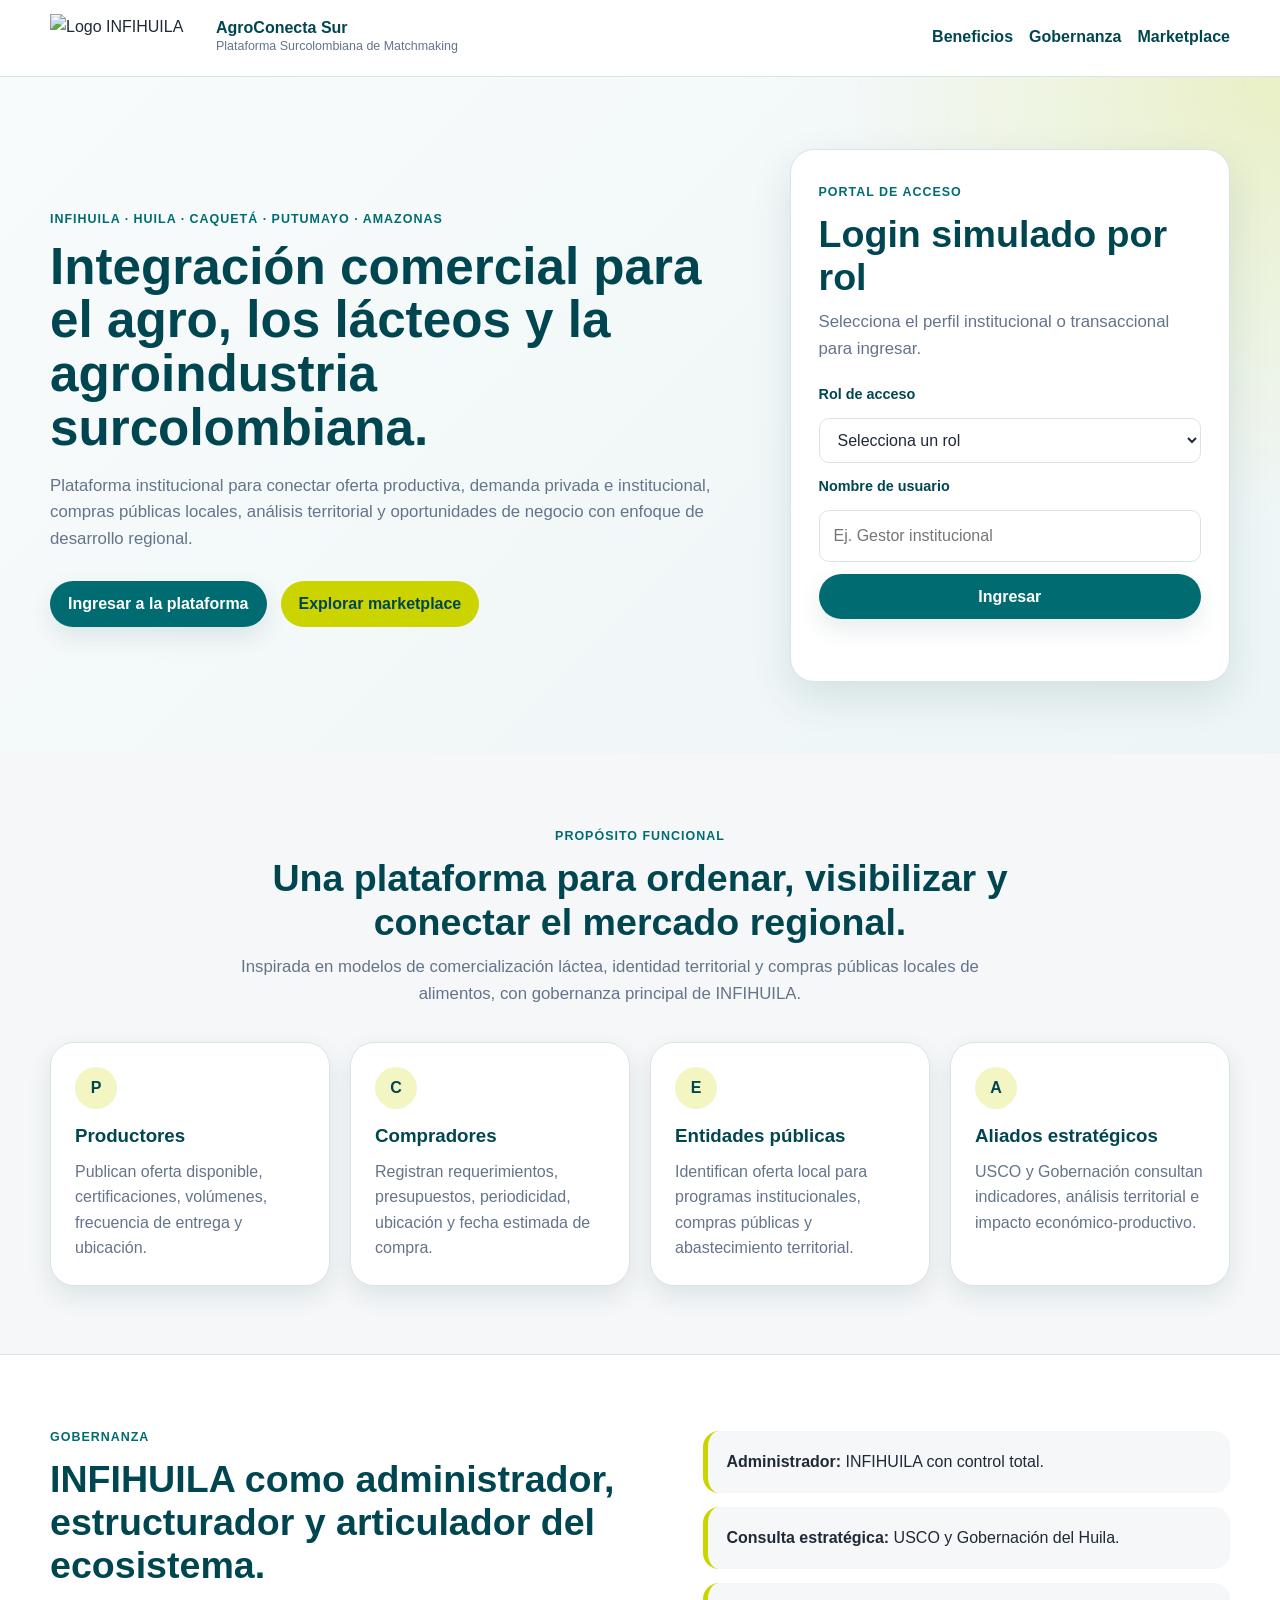
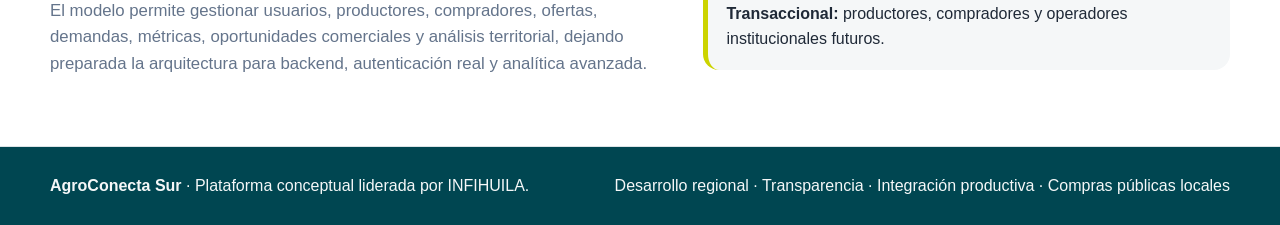
==== index.html @ b6587dd7 "Add files via upload" ====
<!DOCTYPE html>
<html lang="es">
<head>
  <meta charset="UTF-8" />
  <meta name="viewport" content="width=device-width, initial-scale=1.0" />
  <title>AgroConecta Sur | Plataforma Surcolombiana de Matchmaking Agropecuario y Lácteo</title>
  <link rel="stylesheet" href="styles.css" />
</head>
<body data-page="landing">
  <header class="site-header">
    <div class="container header-content">
      <a class="brand" href="index.html" aria-label="Ir al inicio">
        <img class="brand-logo" src="assets/logo-infihuila.png" alt="Logo INFIHUILA" />
        <div>
          <strong>AgroConecta Sur</strong>
          <span>Plataforma Surcolombiana de Matchmaking</span>
        </div>
      </a>
      <nav class="main-nav" aria-label="Navegación principal">
        <a href="#beneficios">Beneficios</a>
        <a href="#gobernanza">Gobernanza</a>
        <a href="marketplace.html">Marketplace</a>
      </nav>
    </div>
  </header>

  <main>
    <section class="hero">
      <div class="container hero-grid">
        <div class="hero-copy">
          <span class="eyebrow">INFIHUILA · Huila · Caquetá · Putumayo · Amazonas</span>
          <h1>Integración comercial para el agro, los lácteos y la agroindustria surcolombiana.</h1>
          <p>
            Plataforma institucional para conectar oferta productiva, demanda privada e institucional,
            compras públicas locales, análisis territorial y oportunidades de negocio con enfoque de
            desarrollo regional.
          </p>
          <div class="hero-actions">
            <a class="btn btn-primary" href="#acceso">Ingresar a la plataforma</a>
            <a class="btn btn-secondary" href="marketplace.html">Explorar marketplace</a>
          </div>
        </div>

        <aside class="login-card" id="acceso" aria-label="Portal de acceso simulado">
          <div class="section-heading compact">
            <span class="eyebrow">Portal de acceso</span>
            <h2>Login simulado por rol</h2>
            <p>Selecciona el perfil institucional o transaccional para ingresar.</p>
          </div>

          <form id="loginForm" class="form-stack">
            <label for="roleSelect">Rol de acceso</label>
            <select id="roleSelect" required>
              <option value="">Selecciona un rol</option>
              <option value="INFIHUILA">INFIHUILA</option>
              <option value="USCO">USCO</option>
              <option value="Gobernación del Huila">Gobernación del Huila</option>
              <option value="Productor">Productor</option>
              <option value="Comprador">Comprador</option>
            </select>
            <label for="userName">Nombre de usuario</label>
            <input id="userName" type="text" placeholder="Ej. Gestor institucional" required />
            <button class="btn btn-primary full" type="submit">Ingresar</button>
            <p id="loginMessage" class="form-message" role="status"></p>
          </form>
        </aside>
      </div>
    </section>

    <section class="section" id="beneficios">
      <div class="container">
        <div class="section-heading">
          <span class="eyebrow">Propósito funcional</span>
          <h2>Una plataforma para ordenar, visibilizar y conectar el mercado regional.</h2>
          <p>
            Inspirada en modelos de comercialización láctea, identidad territorial y compras públicas
            locales de alimentos, con gobernanza principal de INFIHUILA.
          </p>
        </div>

        <div class="cards-grid four">
          <article class="info-card">
            <span class="icon-pill">P</span>
            <h3>Productores</h3>
            <p>Publican oferta disponible, certificaciones, volúmenes, frecuencia de entrega y ubicación.</p>
          </article>
          <article class="info-card">
            <span class="icon-pill">C</span>
            <h3>Compradores</h3>
            <p>Registran requerimientos, presupuestos, periodicidad, ubicación y fecha estimada de compra.</p>
          </article>
          <article class="info-card">
            <span class="icon-pill">E</span>
            <h3>Entidades públicas</h3>
            <p>Identifican oferta local para programas institucionales, compras públicas y abastecimiento territorial.</p>
          </article>
          <article class="info-card">
            <span class="icon-pill">A</span>
            <h3>Aliados estratégicos</h3>
            <p>USCO y Gobernación consultan indicadores, análisis territorial e impacto económico-productivo.</p>
          </article>
        </div>
      </div>
    </section>

    <section class="section section-soft" id="gobernanza">
      <div class="container split-layout">
        <div>
          <span class="eyebrow">Gobernanza</span>
          <h2>INFIHUILA como administrador, estructurador y articulador del ecosistema.</h2>
          <p>
            El modelo permite gestionar usuarios, productores, compradores, ofertas, demandas, métricas,
            oportunidades comerciales y análisis territorial, dejando preparada la arquitectura para backend,
            autenticación real y analítica avanzada.
          </p>
        </div>
        <div class="role-list">
          <div><strong>Administrador:</strong> INFIHUILA con control total.</div>
          <div><strong>Consulta estratégica:</strong> USCO y Gobernación del Huila.</div>
          <div><strong>Transaccional:</strong> productores, compradores y operadores institucionales futuros.</div>
        </div>
      </div>
    </section>
  </main>

  <footer class="site-footer">
    <div class="container footer-grid">
      <p><strong>AgroConecta Sur</strong> · Plataforma conceptual liderada por INFIHUILA.</p>
      <p>Desarrollo regional · Transparencia · Integración productiva · Compras públicas locales</p>
    </div>
  </footer>

  <script src="app.js"></script>
</body>
</html>
---- styles.css ----
/* =========================================================
   AgroConecta Sur - CSS institucional puro
   Paleta INFIHUILA y diseño responsive sin frameworks
   ========================================================= */
:root {
  --color-primary: #006C72;
  --color-accent: #CCD400;
  --color-dark: #004651;
  --color-bg: #F5F7F8;
  --color-text: #1F2937;
  --color-white: #FFFFFF;
  --color-muted: #64748B;
  --color-border: #DCE3E6;
  --shadow-soft: 0 16px 40px rgba(0, 70, 81, 0.12);
  --shadow-card: 0 10px 24px rgba(0, 70, 81, 0.10);
  --radius-sm: 10px;
  --radius-md: 16px;
  --radius-lg: 24px;
  --container: 1180px;
  --transition: 180ms ease;
}

* { box-sizing: border-box; margin: 0; padding: 0; }
html { scroll-behavior: smooth; }
body {
  font-family: "Trebuchet MS", Arial, sans-serif;
  background: var(--color-bg);
  color: var(--color-text);
  line-height: 1.6;
}
a { color: inherit; text-decoration: none; }
button, input, select { font: inherit; }
img { max-width: 100%; display: block; }
.container { width: min(100% - 32px, var(--container)); margin: 0 auto; }
.hidden { display: none !important; }

/* Header */
.site-header {
  position: sticky;
  top: 0;
  z-index: 20;
  background: rgba(255, 255, 255, 0.94);
  border-bottom: 1px solid var(--color-border);
  backdrop-filter: blur(12px);
}
.compact-header { position: static; }
.header-content {
  min-height: 76px;
  display: flex;
  align-items: center;
  justify-content: space-between;
  gap: 24px;
}
.brand { display: flex; align-items: center; gap: 14px; min-width: 0; }
.brand-logo {
  width: 152px;
  max-width: 34vw;
  height: 48px;
  object-fit: contain;
  object-position: left center;
  display: block;
  border-radius: 0;
  background: transparent;
  padding: 0;
}
.brand strong { display: block; font-size: 1rem; color: var(--color-dark); line-height: 1.1; }
.brand span { display: block; font-size: .78rem; color: var(--color-muted); }
.main-nav { display: flex; align-items: center; gap: 16px; color: var(--color-dark); font-weight: 700; }
.main-nav a { padding: 8px 0; border-bottom: 2px solid transparent; }
.main-nav a:hover { border-color: var(--color-accent); }

/* Buttons */
.btn {
  border: 0;
  cursor: pointer;
  display: inline-flex;
  align-items: center;
  justify-content: center;
  gap: 8px;
  min-height: 44px;
  padding: 10px 18px;
  border-radius: 999px;
  font-weight: 800;
  transition: transform var(--transition), box-shadow var(--transition), background var(--transition);
}
.btn:hover { transform: translateY(-1px); }
.btn-primary { background: var(--color-primary); color: var(--color-white); box-shadow: var(--shadow-card); }
.btn-primary:hover { background: var(--color-dark); }
.btn-secondary { background: var(--color-accent); color: var(--color-dark); }
.btn-outline { background: transparent; color: var(--color-dark); border: 1px solid var(--color-border); }
.btn.small { min-height: 36px; padding: 7px 12px; font-size: .85rem; }
.btn.full { width: 100%; }

/* Landing */
.hero {
  padding: 72px 0;
  background:
    radial-gradient(circle at top right, rgba(204, 212, 0, 0.20), transparent 30%),
    linear-gradient(135deg, #f8fbfb 0%, #edf5f6 100%);
}
.hero-grid { display: grid; grid-template-columns: 1.35fr .85fr; gap: 40px; align-items: center; }
.eyebrow {
  display: inline-block;
  color: var(--color-primary);
  font-size: .78rem;
  font-weight: 900;
  text-transform: uppercase;
  letter-spacing: .08em;
  margin-bottom: 10px;
}
.hero h1, .page-title h1 { font-size: clamp(2rem, 4vw, 4rem); line-height: 1.05; color: var(--color-dark); margin-bottom: 18px; }
.hero p, .page-title p, .section-heading p, .split-layout p { color: var(--color-muted); font-size: 1.05rem; max-width: 760px; }
.hero-actions { display: flex; gap: 14px; flex-wrap: wrap; margin-top: 28px; }
.login-card, .panel-card, .info-card, .kpi-card, .alert-card {
  background: var(--color-white);
  border: 1px solid var(--color-border);
  border-radius: var(--radius-lg);
  box-shadow: var(--shadow-soft);
}
.login-card { padding: 28px; }
.section { padding: 68px 0; }
.section-soft { background: var(--color-white); border-top: 1px solid var(--color-border); border-bottom: 1px solid var(--color-border); }
.section-heading { text-align: center; max-width: 820px; margin: 0 auto 34px; }
.section-heading.compact { text-align: left; margin-bottom: 20px; }
.section-heading h2, .panel-card h2, .form-panel h2, .split-layout h2 { color: var(--color-dark); font-size: clamp(1.5rem, 3vw, 2.35rem); line-height: 1.15; margin-bottom: 10px; }
.cards-grid { display: grid; gap: 20px; }
.cards-grid.four { grid-template-columns: repeat(4, 1fr); }
.info-card { padding: 24px; box-shadow: var(--shadow-card); }
.info-card h3 { color: var(--color-dark); margin: 12px 0 8px; }
.info-card p { color: var(--color-muted); }
.icon-pill {
  display: inline-grid; place-items: center;
  width: 42px; height: 42px;
  border-radius: 50%;
  background: rgba(204, 212, 0, .24);
  color: var(--color-dark);
  font-weight: 900;
}
.split-layout { display: grid; grid-template-columns: 1fr .85fr; gap: 34px; align-items: center; }
.role-list { display: grid; gap: 14px; }
.role-list div { padding: 18px; background: var(--color-bg); border-left: 5px solid var(--color-accent); border-radius: var(--radius-md); }
.site-footer { padding: 26px 0; background: var(--color-dark); color: var(--color-white); }
.footer-grid { display: flex; justify-content: space-between; gap: 16px; flex-wrap: wrap; opacity: .96; }

/* Forms */
.form-stack { display: grid; gap: 12px; }
label { color: var(--color-dark); font-weight: 800; font-size: .9rem; }
input, select {
  width: 100%;
  border: 1px solid var(--color-border);
  border-radius: var(--radius-sm);
  padding: 12px 14px;
  background: var(--color-white);
  color: var(--color-text);
  outline: none;
}
input:focus, select:focus { border-color: var(--color-primary); box-shadow: 0 0 0 3px rgba(0, 108, 114, .14); }
.form-message { min-height: 22px; color: var(--color-primary); font-weight: 800; }
.two-cols { display: grid; grid-template-columns: 1fr 1fr; gap: 12px; }

/* Dashboard */
.dashboard-layout { display: grid; grid-template-columns: 260px 1fr; gap: 24px; padding: 32px 0 56px; }
.sidebar {
  align-self: start;
  position: sticky;
  top: 24px;
  background: var(--color-dark);
  color: var(--color-white);
  border-radius: var(--radius-lg);
  padding: 22px;
  box-shadow: var(--shadow-soft);
}
.sidebar h2 { font-size: 1rem; margin-bottom: 18px; }
.sidebar a { display: block; padding: 11px 12px; border-radius: var(--radius-sm); color: rgba(255,255,255,.9); }
.sidebar a:hover { background: rgba(255,255,255,.1); }
.dashboard-main { display: grid; gap: 22px; }
.page-title { margin-bottom: 6px; }
.kpi-grid { display: grid; grid-template-columns: repeat(4, 1fr); gap: 16px; }
.kpi-card { padding: 22px; box-shadow: var(--shadow-card); }
.kpi-card span { display: block; color: var(--color-muted); font-weight: 800; font-size: .88rem; }
.kpi-card strong { display: block; color: var(--color-dark); font-size: clamp(1.8rem, 3vw, 2.5rem); margin-top: 6px; }
.kpi-card.wide { grid-column: span 2; }
.panel-card { padding: 24px; }
.panel-heading { display: flex; justify-content: space-between; align-items: center; gap: 18px; margin-bottom: 18px; }
.table-wrapper { overflow-x: auto; }
table { width: 100%; border-collapse: collapse; min-width: 720px; }
th, td { padding: 13px 12px; text-align: left; border-bottom: 1px solid var(--color-border); }
th { color: var(--color-dark); background: #eef5f6; font-size: .88rem; text-transform: uppercase; letter-spacing: .04em; }
td { color: var(--color-text); }
.territory-grid { display: grid; grid-template-columns: repeat(4, 1fr); gap: 14px; margin-top: 16px; }
.territory-card { background: var(--color-bg); border-radius: var(--radius-md); padding: 18px; border: 1px solid var(--color-border); }
.territory-card strong { color: var(--color-dark); display: block; font-size: 1.15rem; }
.territory-card span { color: var(--color-muted); display: block; margin-top: 4px; }
.alerts-grid { display: grid; grid-template-columns: repeat(3, 1fr); gap: 16px; }
.alert-card { padding: 20px; border-left: 6px solid var(--color-primary); box-shadow: var(--shadow-card); }
.alert-card.success { border-color: var(--color-accent); }
.alert-card.warning { border-color: #EAB308; }
.alert-card.info { border-color: var(--color-primary); }
.alert-card p { color: var(--color-muted); margin-top: 6px; }

/* Marketplace */
.marketplace-page { padding: 42px 0 60px; }
.filters-panel {
  background: var(--color-white);
  border: 1px solid var(--color-border);
  border-radius: var(--radius-lg);
  box-shadow: var(--shadow-card);
  padding: 18px;
  display: grid;
  grid-template-columns: repeat(3, 1fr) auto;
  align-items: end;
  gap: 14px;
  margin: 26px 0;
}
.filter-control { display: grid; gap: 6px; }
.marketplace-content { display: grid; grid-template-columns: 1fr 380px; gap: 24px; align-items: start; }
.marketplace-heading { margin-bottom: 16px; }
.marketplace-grid { display: grid; grid-template-columns: repeat(2, 1fr); gap: 16px; }
.publication-card {
  background: var(--color-white);
  border: 1px solid var(--color-border);
  border-radius: var(--radius-lg);
  box-shadow: var(--shadow-card);
  padding: 20px;
  display: grid;
  gap: 12px;
}
.publication-card h3 { color: var(--color-dark); font-size: 1.18rem; }
.card-meta { display: grid; grid-template-columns: 1fr 1fr; gap: 8px; color: var(--color-muted); font-size: .93rem; }
.card-meta strong { color: var(--color-text); }
.card-footer { display: flex; justify-content: space-between; align-items: center; gap: 12px; flex-wrap: wrap; margin-top: 4px; }
.badge {
  display: inline-flex;
  align-items: center;
  border-radius: 999px;
  padding: 5px 10px;
  font-size: .78rem;
  font-weight: 900;
  white-space: nowrap;
}
.badge-offer { background: rgba(204, 212, 0, .25); color: var(--color-dark); }
.badge-demand { background: rgba(0, 108, 114, .13); color: var(--color-primary); }
.badge-neutral { background: #eef5f6; color: var(--color-dark); }
.form-panel { position: sticky; top: 24px; }
.empty-state {
  padding: 28px;
  background: var(--color-white);
  border: 1px dashed var(--color-border);
  border-radius: var(--radius-lg);
  text-align: center;
  color: var(--color-muted);
  font-weight: 800;
}

/* Responsive */
@media (max-width: 1024px) {
  .hero-grid, .split-layout, .marketplace-content, .dashboard-layout { grid-template-columns: 1fr; }
  .cards-grid.four, .kpi-grid, .territory-grid { grid-template-columns: repeat(2, 1fr); }
  .sidebar, .form-panel { position: static; }
  .filters-panel { grid-template-columns: repeat(2, 1fr); }
}
@media (max-width: 720px) {
  .header-content, .main-nav, .footer-grid { flex-direction: column; align-items: flex-start; }
  .main-nav { width: 100%; gap: 10px; }
  .hero { padding: 42px 0; }
  .cards-grid.four, .kpi-grid, .territory-grid, .alerts-grid, .marketplace-grid, .filters-panel, .two-cols { grid-template-columns: 1fr; }
  .kpi-card.wide { grid-column: auto; }
  .panel-heading { align-items: flex-start; flex-direction: column; }
}

/* Analítica visual: KPIs + gráficas Canvas sin dependencias externas */
.kpi-card small {
  display: block;
  color: var(--color-muted);
  margin-top: 4px;
  font-size: .78rem;
}
.analytics-grid {
  display: grid;
  grid-template-columns: 1.15fr .85fr;
  gap: 18px;
}
.chart-card {
  background: var(--color-white);
  border: 1px solid var(--color-border);
  border-radius: var(--radius-lg);
  box-shadow: var(--shadow-soft);
  padding: 22px;
  min-width: 0;
}
.chart-card:nth-child(3),
.chart-card:nth-child(4) { grid-column: span 1; }
.chart-heading {
  display: flex;
  align-items: flex-start;
  justify-content: space-between;
  gap: 14px;
  margin-bottom: 14px;
}
.chart-heading h2 {
  color: var(--color-dark);
  font-size: clamp(1.15rem, 2vw, 1.55rem);
  line-height: 1.2;
}
.chart-card canvas {
  width: 100%;
  height: auto;
  display: block;
  border-radius: var(--radius-md);
  background: linear-gradient(180deg, #ffffff, #f8fbfb);
}
.chart-legend {
  display: flex;
  gap: 10px;
  flex-wrap: wrap;
  margin-top: 12px;
}
.legend-item {
  display: inline-flex;
  align-items: center;
  gap: 8px;
  color: var(--color-muted);
  font-size: .86rem;
  font-weight: 800;
}
.legend-dot {
  width: 12px;
  height: 12px;
  border-radius: 50%;
  background: var(--dot-color);
}

@media (max-width: 1024px) {
  .analytics-grid { grid-template-columns: 1fr; }
}

@media (max-width: 720px) {
  .brand-logo { width: 132px; height: 42px; padding: 0; }
}
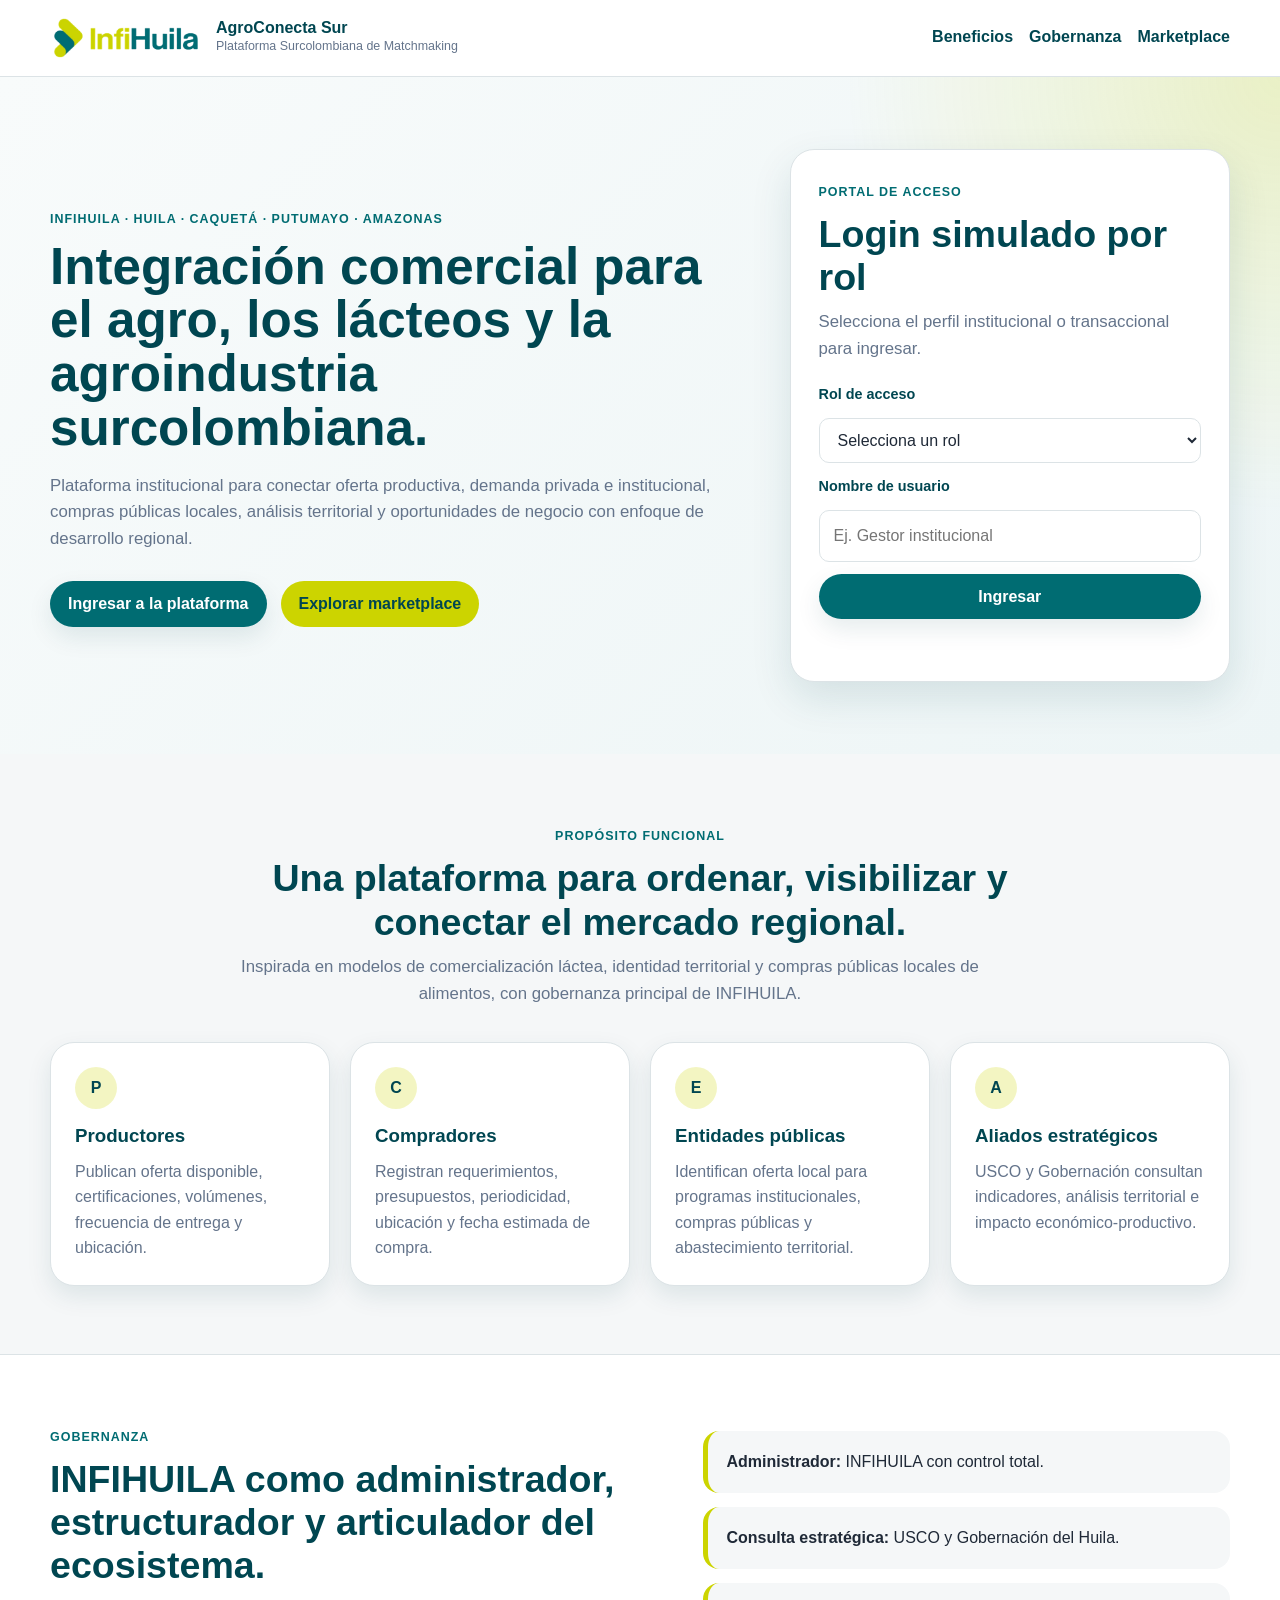
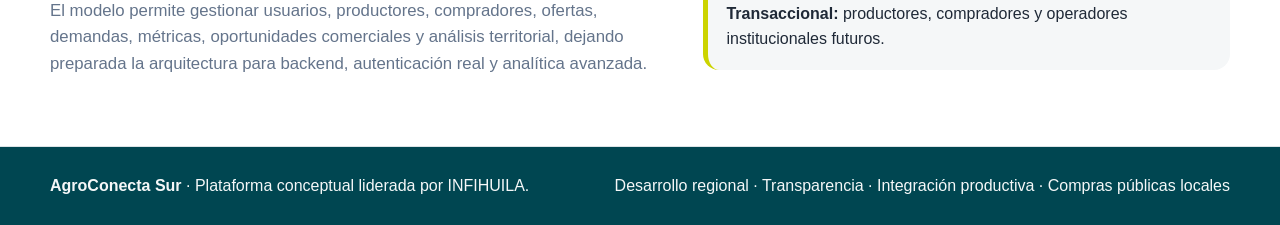
==== commit c63f834b: "Add files via upload" ====
--- a/index.html
+++ b/index.html
@@ -10,7 +10,7 @@
   <header class="site-header">
     <div class="container header-content">
       <a class="brand" href="index.html" aria-label="Ir al inicio">
-        <img class="brand-logo" src="assets/logo-infihuila.png" alt="Logo INFIHUILA" />
+        <img class="brand-logo" src="[data-uri]" data-logo-path="./assets/logo-infihuila.png" alt="Logo INFIHUILA" />
         <div>
           <strong>AgroConecta Sur</strong>
           <span>Plataforma Surcolombiana de Matchmaking</span>
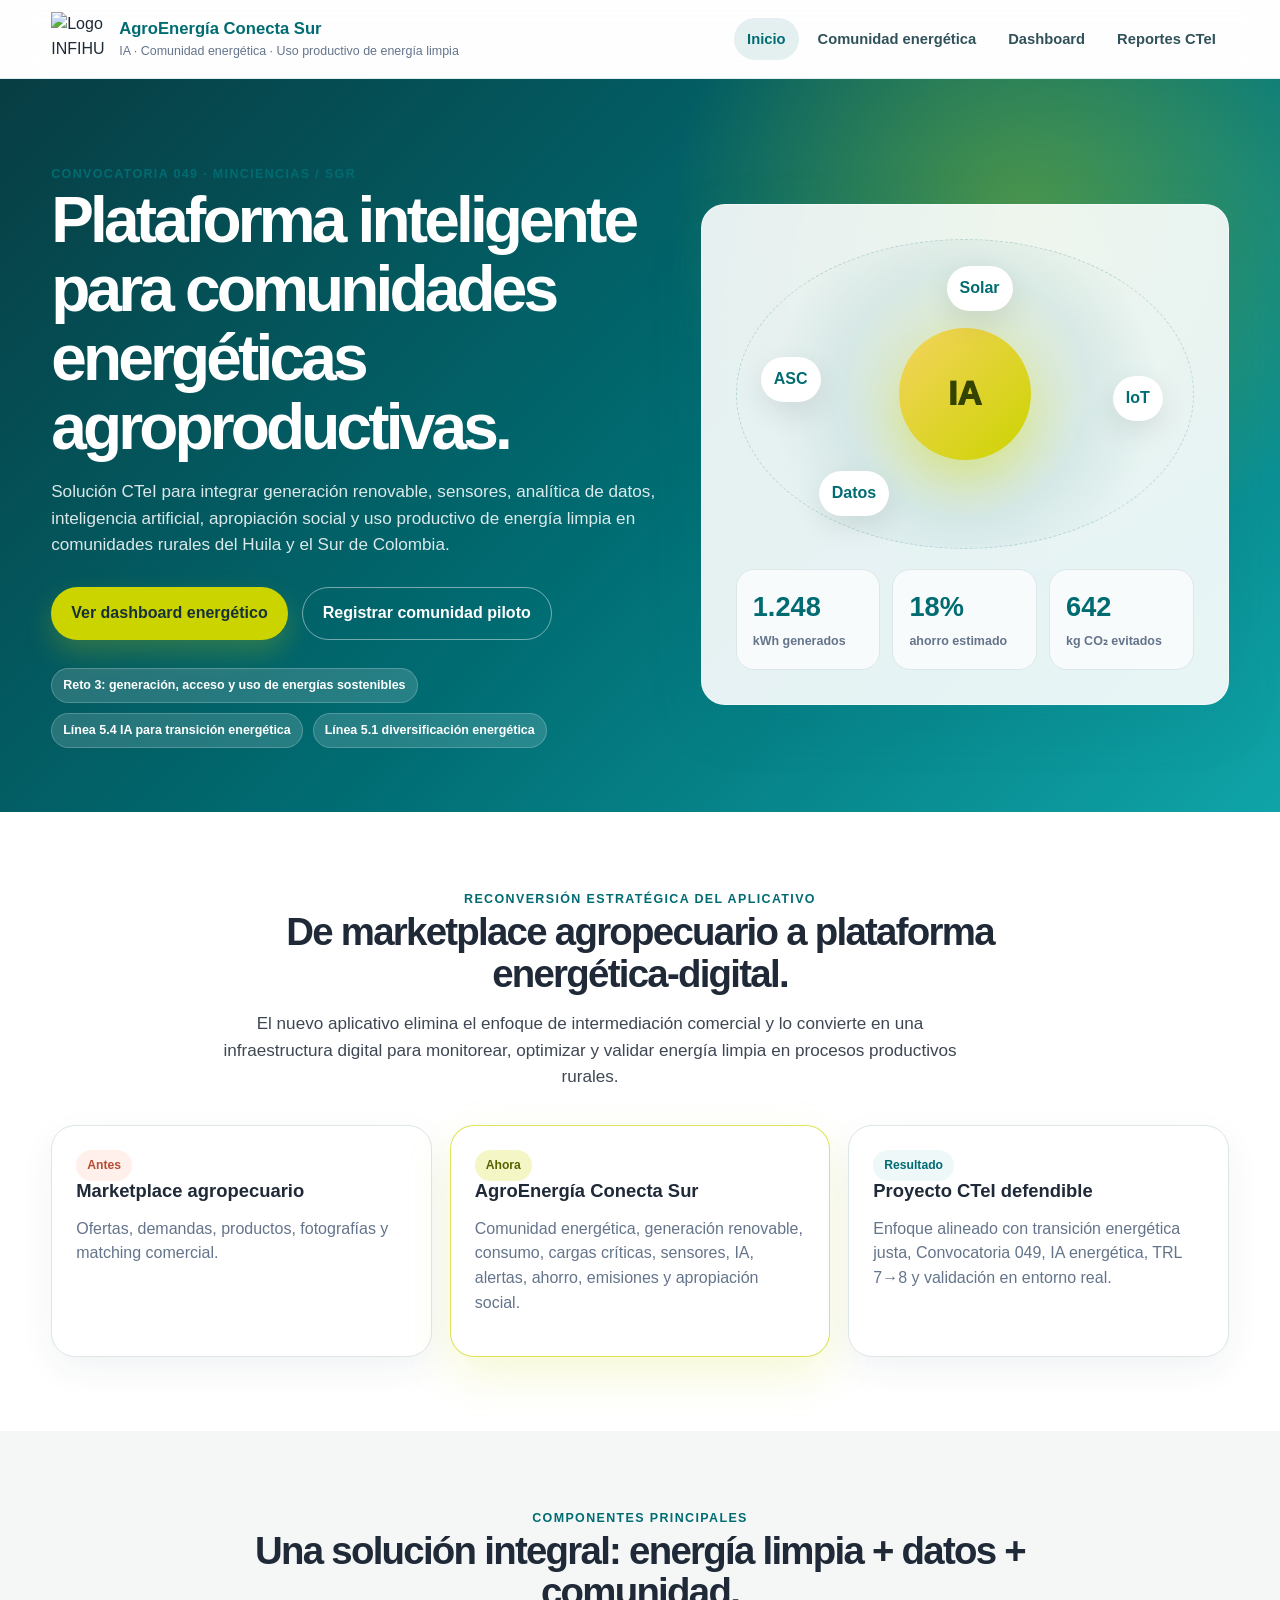
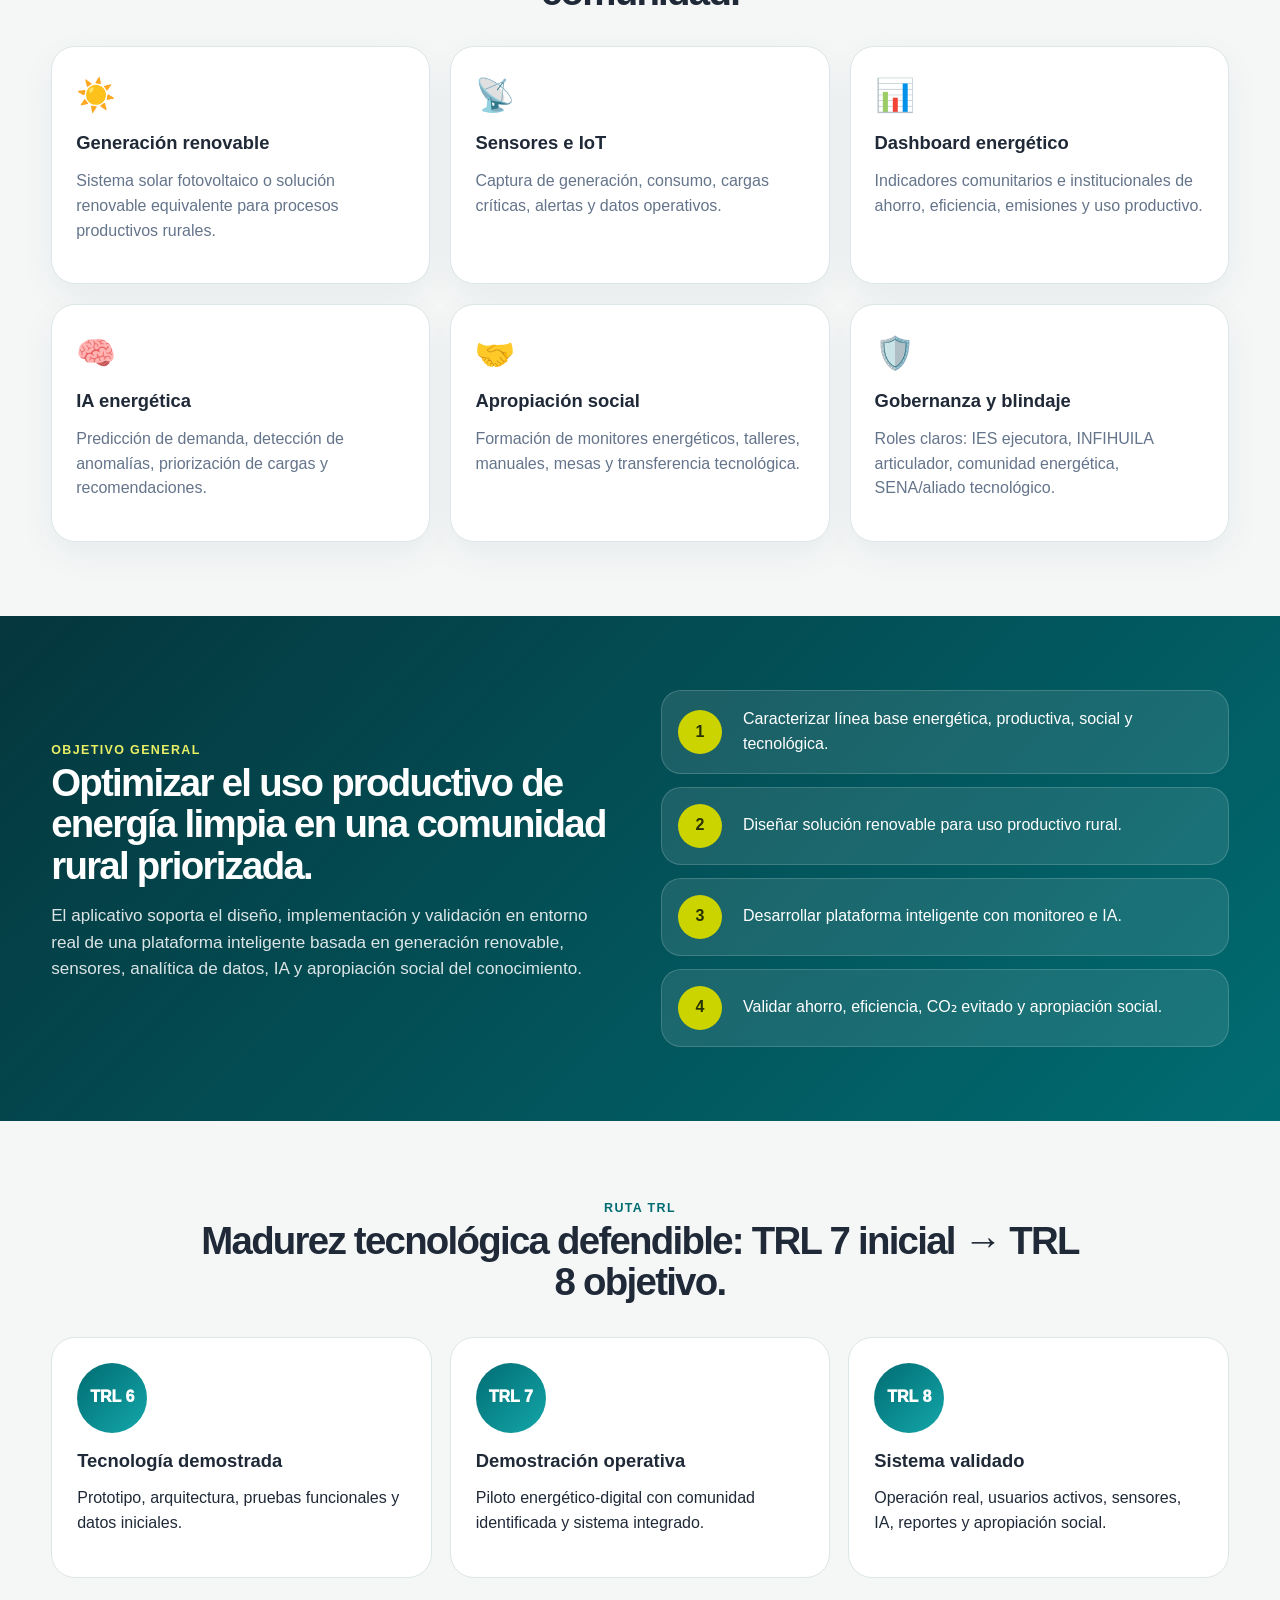
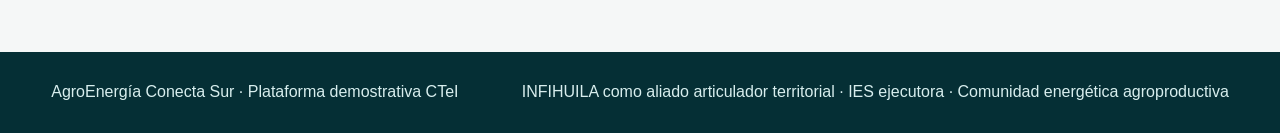
==== commit e6352bfc: "Add files via upload" ====
--- a/index.html
+++ b/index.html
@@ -3,130 +3,143 @@
 <head>
   <meta charset="UTF-8" />
   <meta name="viewport" content="width=device-width, initial-scale=1.0" />
-  <title>AgroConecta Sur | Plataforma Surcolombiana de Matchmaking Agropecuario y Lácteo</title>
+  <title>AgroEnergía Conecta Sur | Plataforma Inteligente de Transición Energética</title>
+  <meta name="description" content="Plataforma inteligente para comunidades energéticas agroproductivas, transición energética justa e IA energética en el Sur de Colombia." />
   <link rel="stylesheet" href="styles.css" />
 </head>
-<body data-page="landing">
+<body data-page="inicio">
   <header class="site-header">
     <div class="container header-content">
-      <a class="brand" href="index.html" aria-label="Ir al inicio">
-        <img class="brand-logo" src="[data-uri]" data-logo-path="./assets/logo-infihuila.png" alt="Logo INFIHUILA" />
+      <a class="brand" href="index.html" aria-label="Inicio AgroEnergía Conecta Sur">
+        <img src="assets/logo-infihuila.png" alt="Logo INFIHUILA" class="brand-logo" />
         <div>
-          <strong>AgroConecta Sur</strong>
-          <span>Plataforma Surcolombiana de Matchmaking</span>
+          <strong>AgroEnergía Conecta Sur</strong>
+          <span>IA · Comunidad energética · Uso productivo de energía limpia</span>
         </div>
       </a>
       <nav class="main-nav" aria-label="Navegación principal">
-        <a href="#beneficios">Beneficios</a>
-        <a href="#gobernanza">Gobernanza</a>
-        <a href="marketplace.html">Marketplace</a>
+        <a href="index.html" class="active">Inicio</a>
+        <a href="plataforma.html">Comunidad energética</a>
+        <a href="dashboard.html">Dashboard</a>
+        <a href="reportes.html">Reportes CTeI</a>
       </nav>
+      <button class="nav-toggle" id="navToggle" type="button" aria-label="Abrir menú">☰</button>
     </div>
   </header>
 
   <main>
-    <section class="hero">
+    <section class="hero energy-hero">
       <div class="container hero-grid">
-        <div class="hero-copy">
-          <span class="eyebrow">INFIHUILA · Huila · Caquetá · Putumayo · Amazonas</span>
-          <h1>Integración comercial para el agro, los lácteos y la agroindustria surcolombiana.</h1>
-          <p>
-            Plataforma institucional para conectar oferta productiva, demanda privada e institucional,
-            compras públicas locales, análisis territorial y oportunidades de negocio con enfoque de
-            desarrollo regional.
-          </p>
+        <div class="hero-copy reveal">
+          <span class="eyebrow">Convocatoria 049 · Minciencias / SGR</span>
+          <h1>Plataforma inteligente para comunidades energéticas agroproductivas.</h1>
+          <p>Solución CTeI para integrar generación renovable, sensores, analítica de datos, inteligencia artificial, apropiación social y uso productivo de energía limpia en comunidades rurales del Huila y el Sur de Colombia.</p>
           <div class="hero-actions">
-            <a class="btn btn-primary" href="#acceso">Ingresar a la plataforma</a>
-            <a class="btn btn-secondary" href="marketplace.html">Explorar marketplace</a>
+            <a class="btn btn-primary" href="dashboard.html">Ver dashboard energético</a>
+            <a class="btn btn-outline" href="plataforma.html">Registrar comunidad piloto</a>
+          </div>
+          <div class="hero-trust">
+            <span>Reto 3: generación, acceso y uso de energías sostenibles</span>
+            <span>Línea 5.4 IA para transición energética</span>
+            <span>Línea 5.1 diversificación energética</span>
           </div>
         </div>
-
-        <aside class="login-card" id="acceso" aria-label="Portal de acceso simulado">
-          <div class="section-heading compact">
-            <span class="eyebrow">Portal de acceso</span>
-            <h2>Login simulado por rol</h2>
-            <p>Selecciona el perfil institucional o transaccional para ingresar.</p>
+        <div class="hero-panel glass-card reveal delay-1">
+          <div class="energy-orbit">
+            <div class="sun-core">IA</div>
+            <span class="orbit-dot dot-1">Solar</span>
+            <span class="orbit-dot dot-2">IoT</span>
+            <span class="orbit-dot dot-3">Datos</span>
+            <span class="orbit-dot dot-4">ASC</span>
           </div>
-
-          <form id="loginForm" class="form-stack">
-            <label for="roleSelect">Rol de acceso</label>
-            <select id="roleSelect" required>
-              <option value="">Selecciona un rol</option>
-              <option value="INFIHUILA">INFIHUILA</option>
-              <option value="USCO">USCO</option>
-              <option value="Gobernación del Huila">Gobernación del Huila</option>
-              <option value="Productor">Productor</option>
-              <option value="Comprador">Comprador</option>
-            </select>
-            <label for="userName">Nombre de usuario</label>
-            <input id="userName" type="text" placeholder="Ej. Gestor institucional" required />
-            <button class="btn btn-primary full" type="submit">Ingresar</button>
-            <p id="loginMessage" class="form-message" role="status"></p>
-          </form>
-        </aside>
+          <div class="mini-dashboard">
+            <div><strong id="heroGeneration">1.248</strong><span>kWh generados</span></div>
+            <div><strong id="heroSavings">18%</strong><span>ahorro estimado</span></div>
+            <div><strong id="heroCo2">642</strong><span>kg CO₂ evitados</span></div>
+          </div>
+        </div>
       </div>
     </section>
 
-    <section class="section" id="beneficios">
+    <section class="section soft-section">
       <div class="container">
-        <div class="section-heading">
-          <span class="eyebrow">Propósito funcional</span>
-          <h2>Una plataforma para ordenar, visibilizar y conectar el mercado regional.</h2>
-          <p>
-            Inspirada en modelos de comercialización láctea, identidad territorial y compras públicas
-            locales de alimentos, con gobernanza principal de INFIHUILA.
-          </p>
+        <div class="section-heading reveal">
+          <span class="eyebrow">Reconversión estratégica del aplicativo</span>
+          <h2>De marketplace agropecuario a plataforma energética-digital.</h2>
+          <p>El nuevo aplicativo elimina el enfoque de intermediación comercial y lo convierte en una infraestructura digital para monitorear, optimizar y validar energía limpia en procesos productivos rurales.</p>
         </div>
-
-        <div class="cards-grid four">
-          <article class="info-card">
-            <span class="icon-pill">P</span>
-            <h3>Productores</h3>
-            <p>Publican oferta disponible, certificaciones, volúmenes, frecuencia de entrega y ubicación.</p>
+        <div class="conversion-grid">
+          <article class="conversion-card reveal">
+            <span class="tag old">Antes</span>
+            <h3>Marketplace agropecuario</h3>
+            <p>Ofertas, demandas, productos, fotografías y matching comercial.</p>
           </article>
-          <article class="info-card">
-            <span class="icon-pill">C</span>
-            <h3>Compradores</h3>
-            <p>Registran requerimientos, presupuestos, periodicidad, ubicación y fecha estimada de compra.</p>
+          <article class="conversion-card reveal delay-1 highlighted">
+            <span class="tag new">Ahora</span>
+            <h3>AgroEnergía Conecta Sur</h3>
+            <p>Comunidad energética, generación renovable, consumo, cargas críticas, sensores, IA, alertas, ahorro, emisiones y apropiación social.</p>
           </article>
-          <article class="info-card">
-            <span class="icon-pill">E</span>
-            <h3>Entidades públicas</h3>
-            <p>Identifican oferta local para programas institucionales, compras públicas y abastecimiento territorial.</p>
-          </article>
-          <article class="info-card">
-            <span class="icon-pill">A</span>
-            <h3>Aliados estratégicos</h3>
-            <p>USCO y Gobernación consultan indicadores, análisis territorial e impacto económico-productivo.</p>
+          <article class="conversion-card reveal delay-2">
+            <span class="tag">Resultado</span>
+            <h3>Proyecto CTeI defendible</h3>
+            <p>Enfoque alineado con transición energética justa, Convocatoria 049, IA energética, TRL 7→8 y validación en entorno real.</p>
           </article>
         </div>
       </div>
     </section>
 
-    <section class="section section-soft" id="gobernanza">
-      <div class="container split-layout">
-        <div>
-          <span class="eyebrow">Gobernanza</span>
-          <h2>INFIHUILA como administrador, estructurador y articulador del ecosistema.</h2>
-          <p>
-            El modelo permite gestionar usuarios, productores, compradores, ofertas, demandas, métricas,
-            oportunidades comerciales y análisis territorial, dejando preparada la arquitectura para backend,
-            autenticación real y analítica avanzada.
-          </p>
+    <section class="section">
+      <div class="container">
+        <div class="section-heading reveal">
+          <span class="eyebrow">Componentes principales</span>
+          <h2>Una solución integral: energía limpia + datos + comunidad.</h2>
         </div>
-        <div class="role-list">
-          <div><strong>Administrador:</strong> INFIHUILA con control total.</div>
-          <div><strong>Consulta estratégica:</strong> USCO y Gobernación del Huila.</div>
-          <div><strong>Transaccional:</strong> productores, compradores y operadores institucionales futuros.</div>
+        <div class="feature-grid six">
+          <article class="feature-card reveal"><i>☀️</i><h3>Generación renovable</h3><p>Sistema solar fotovoltaico o solución renovable equivalente para procesos productivos rurales.</p></article>
+          <article class="feature-card reveal"><i>📡</i><h3>Sensores e IoT</h3><p>Captura de generación, consumo, cargas críticas, alertas y datos operativos.</p></article>
+          <article class="feature-card reveal"><i>📊</i><h3>Dashboard energético</h3><p>Indicadores comunitarios e institucionales de ahorro, eficiencia, emisiones y uso productivo.</p></article>
+          <article class="feature-card reveal"><i>🧠</i><h3>IA energética</h3><p>Predicción de demanda, detección de anomalías, priorización de cargas y recomendaciones.</p></article>
+          <article class="feature-card reveal"><i>🤝</i><h3>Apropiación social</h3><p>Formación de monitores energéticos, talleres, manuales, mesas y transferencia tecnológica.</p></article>
+          <article class="feature-card reveal"><i>🛡️</i><h3>Gobernanza y blindaje</h3><p>Roles claros: IES ejecutora, INFIHUILA articulador, comunidad energética, SENA/aliado tecnológico.</p></article>
+        </div>
+      </div>
+    </section>
+
+    <section class="section dark-section">
+      <div class="container split-grid">
+        <div class="reveal">
+          <span class="eyebrow light">Objetivo general</span>
+          <h2>Optimizar el uso productivo de energía limpia en una comunidad rural priorizada.</h2>
+          <p>El aplicativo soporta el diseño, implementación y validación en entorno real de una plataforma inteligente basada en generación renovable, sensores, analítica de datos, IA y apropiación social del conocimiento.</p>
+        </div>
+        <div class="objective-list reveal delay-1">
+          <div><strong>1</strong><span>Caracterizar línea base energética, productiva, social y tecnológica.</span></div>
+          <div><strong>2</strong><span>Diseñar solución renovable para uso productivo rural.</span></div>
+          <div><strong>3</strong><span>Desarrollar plataforma inteligente con monitoreo e IA.</span></div>
+          <div><strong>4</strong><span>Validar ahorro, eficiencia, CO₂ evitado y apropiación social.</span></div>
+        </div>
+      </div>
+    </section>
+
+    <section class="section">
+      <div class="container">
+        <div class="section-heading reveal">
+          <span class="eyebrow">Ruta TRL</span>
+          <h2>Madurez tecnológica defendible: TRL 7 inicial → TRL 8 objetivo.</h2>
+        </div>
+        <div class="timeline">
+          <div class="timeline-item reveal"><span>TRL 6</span><h3>Tecnología demostrada</h3><p>Prototipo, arquitectura, pruebas funcionales y datos iniciales.</p></div>
+          <div class="timeline-item reveal"><span>TRL 7</span><h3>Demostración operativa</h3><p>Piloto energético-digital con comunidad identificada y sistema integrado.</p></div>
+          <div class="timeline-item reveal"><span>TRL 8</span><h3>Sistema validado</h3><p>Operación real, usuarios activos, sensores, IA, reportes y apropiación social.</p></div>
         </div>
       </div>
     </section>
   </main>
 
   <footer class="site-footer">
-    <div class="container footer-grid">
-      <p><strong>AgroConecta Sur</strong> · Plataforma conceptual liderada por INFIHUILA.</p>
-      <p>Desarrollo regional · Transparencia · Integración productiva · Compras públicas locales</p>
+    <div class="container footer-content">
+      <p>AgroEnergía Conecta Sur · Plataforma demostrativa CTeI</p>
+      <p>INFIHUILA como aliado articulador territorial · IES ejecutora · Comunidad energética agroproductiva</p>
     </div>
   </footer>
 
--- a/styles.css
+++ b/styles.css
@@ -1,339 +1,25 @@
-/* =========================================================
-   AgroConecta Sur - CSS institucional puro
-   Paleta INFIHUILA y diseño responsive sin frameworks
-   ========================================================= */
-:root {
-  --color-primary: #006C72;
-  --color-accent: #CCD400;
-  --color-dark: #004651;
-  --color-bg: #F5F7F8;
-  --color-text: #1F2937;
-  --color-white: #FFFFFF;
-  --color-muted: #64748B;
-  --color-border: #DCE3E6;
-  --shadow-soft: 0 16px 40px rgba(0, 70, 81, 0.12);
-  --shadow-card: 0 10px 24px rgba(0, 70, 81, 0.10);
-  --radius-sm: 10px;
-  --radius-md: 16px;
-  --radius-lg: 24px;
-  --container: 1180px;
-  --transition: 180ms ease;
+:root{
+  --blue:#006C72;
+  --blue-dark:#004D55;
+  --green:#CCD400;
+  --lime:#EAF064;
+  --yellow:#F4D35E;
+  --bg:#F5F7F7;
+  --text:#1F2937;
+  --muted:#64748B;
+  --card:#FFFFFF;
+  --line:#DDE6E8;
+  --danger:#D85C4A;
+  --shadow:0 18px 55px rgba(0,108,114,.13);
+  --radius:24px;
 }
-
-* { box-sizing: border-box; margin: 0; padding: 0; }
-html { scroll-behavior: smooth; }
-body {
-  font-family: "Trebuchet MS", Arial, sans-serif;
-  background: var(--color-bg);
-  color: var(--color-text);
-  line-height: 1.6;
-}
-a { color: inherit; text-decoration: none; }
-button, input, select { font: inherit; }
-img { max-width: 100%; display: block; }
-.container { width: min(100% - 32px, var(--container)); margin: 0 auto; }
-.hidden { display: none !important; }
-
-/* Header */
-.site-header {
-  position: sticky;
-  top: 0;
-  z-index: 20;
-  background: rgba(255, 255, 255, 0.94);
-  border-bottom: 1px solid var(--color-border);
-  backdrop-filter: blur(12px);
-}
-.compact-header { position: static; }
-.header-content {
-  min-height: 76px;
-  display: flex;
-  align-items: center;
-  justify-content: space-between;
-  gap: 24px;
-}
-.brand { display: flex; align-items: center; gap: 14px; min-width: 0; }
-.brand-logo {
-  width: 152px;
-  max-width: 34vw;
-  height: 48px;
-  object-fit: contain;
-  object-position: left center;
-  display: block;
-  border-radius: 0;
-  background: transparent;
-  padding: 0;
-}
-.brand strong { display: block; font-size: 1rem; color: var(--color-dark); line-height: 1.1; }
-.brand span { display: block; font-size: .78rem; color: var(--color-muted); }
-.main-nav { display: flex; align-items: center; gap: 16px; color: var(--color-dark); font-weight: 700; }
-.main-nav a { padding: 8px 0; border-bottom: 2px solid transparent; }
-.main-nav a:hover { border-color: var(--color-accent); }
-
-/* Buttons */
-.btn {
-  border: 0;
-  cursor: pointer;
-  display: inline-flex;
-  align-items: center;
-  justify-content: center;
-  gap: 8px;
-  min-height: 44px;
-  padding: 10px 18px;
-  border-radius: 999px;
-  font-weight: 800;
-  transition: transform var(--transition), box-shadow var(--transition), background var(--transition);
-}
-.btn:hover { transform: translateY(-1px); }
-.btn-primary { background: var(--color-primary); color: var(--color-white); box-shadow: var(--shadow-card); }
-.btn-primary:hover { background: var(--color-dark); }
-.btn-secondary { background: var(--color-accent); color: var(--color-dark); }
-.btn-outline { background: transparent; color: var(--color-dark); border: 1px solid var(--color-border); }
-.btn.small { min-height: 36px; padding: 7px 12px; font-size: .85rem; }
-.btn.full { width: 100%; }
-
-/* Landing */
-.hero {
-  padding: 72px 0;
-  background:
-    radial-gradient(circle at top right, rgba(204, 212, 0, 0.20), transparent 30%),
-    linear-gradient(135deg, #f8fbfb 0%, #edf5f6 100%);
-}
-.hero-grid { display: grid; grid-template-columns: 1.35fr .85fr; gap: 40px; align-items: center; }
-.eyebrow {
-  display: inline-block;
-  color: var(--color-primary);
-  font-size: .78rem;
-  font-weight: 900;
-  text-transform: uppercase;
-  letter-spacing: .08em;
-  margin-bottom: 10px;
-}
-.hero h1, .page-title h1 { font-size: clamp(2rem, 4vw, 4rem); line-height: 1.05; color: var(--color-dark); margin-bottom: 18px; }
-.hero p, .page-title p, .section-heading p, .split-layout p { color: var(--color-muted); font-size: 1.05rem; max-width: 760px; }
-.hero-actions { display: flex; gap: 14px; flex-wrap: wrap; margin-top: 28px; }
-.login-card, .panel-card, .info-card, .kpi-card, .alert-card {
-  background: var(--color-white);
-  border: 1px solid var(--color-border);
-  border-radius: var(--radius-lg);
-  box-shadow: var(--shadow-soft);
-}
-.login-card { padding: 28px; }
-.section { padding: 68px 0; }
-.section-soft { background: var(--color-white); border-top: 1px solid var(--color-border); border-bottom: 1px solid var(--color-border); }
-.section-heading { text-align: center; max-width: 820px; margin: 0 auto 34px; }
-.section-heading.compact { text-align: left; margin-bottom: 20px; }
-.section-heading h2, .panel-card h2, .form-panel h2, .split-layout h2 { color: var(--color-dark); font-size: clamp(1.5rem, 3vw, 2.35rem); line-height: 1.15; margin-bottom: 10px; }
-.cards-grid { display: grid; gap: 20px; }
-.cards-grid.four { grid-template-columns: repeat(4, 1fr); }
-.info-card { padding: 24px; box-shadow: var(--shadow-card); }
-.info-card h3 { color: var(--color-dark); margin: 12px 0 8px; }
-.info-card p { color: var(--color-muted); }
-.icon-pill {
-  display: inline-grid; place-items: center;
-  width: 42px; height: 42px;
-  border-radius: 50%;
-  background: rgba(204, 212, 0, .24);
-  color: var(--color-dark);
-  font-weight: 900;
-}
-.split-layout { display: grid; grid-template-columns: 1fr .85fr; gap: 34px; align-items: center; }
-.role-list { display: grid; gap: 14px; }
-.role-list div { padding: 18px; background: var(--color-bg); border-left: 5px solid var(--color-accent); border-radius: var(--radius-md); }
-.site-footer { padding: 26px 0; background: var(--color-dark); color: var(--color-white); }
-.footer-grid { display: flex; justify-content: space-between; gap: 16px; flex-wrap: wrap; opacity: .96; }
-
-/* Forms */
-.form-stack { display: grid; gap: 12px; }
-label { color: var(--color-dark); font-weight: 800; font-size: .9rem; }
-input, select {
-  width: 100%;
-  border: 1px solid var(--color-border);
-  border-radius: var(--radius-sm);
-  padding: 12px 14px;
-  background: var(--color-white);
-  color: var(--color-text);
-  outline: none;
-}
-input:focus, select:focus { border-color: var(--color-primary); box-shadow: 0 0 0 3px rgba(0, 108, 114, .14); }
-.form-message { min-height: 22px; color: var(--color-primary); font-weight: 800; }
-.two-cols { display: grid; grid-template-columns: 1fr 1fr; gap: 12px; }
-
-/* Dashboard */
-.dashboard-layout { display: grid; grid-template-columns: 260px 1fr; gap: 24px; padding: 32px 0 56px; }
-.sidebar {
-  align-self: start;
-  position: sticky;
-  top: 24px;
-  background: var(--color-dark);
-  color: var(--color-white);
-  border-radius: var(--radius-lg);
-  padding: 22px;
-  box-shadow: var(--shadow-soft);
-}
-.sidebar h2 { font-size: 1rem; margin-bottom: 18px; }
-.sidebar a { display: block; padding: 11px 12px; border-radius: var(--radius-sm); color: rgba(255,255,255,.9); }
-.sidebar a:hover { background: rgba(255,255,255,.1); }
-.dashboard-main { display: grid; gap: 22px; }
-.page-title { margin-bottom: 6px; }
-.kpi-grid { display: grid; grid-template-columns: repeat(4, 1fr); gap: 16px; }
-.kpi-card { padding: 22px; box-shadow: var(--shadow-card); }
-.kpi-card span { display: block; color: var(--color-muted); font-weight: 800; font-size: .88rem; }
-.kpi-card strong { display: block; color: var(--color-dark); font-size: clamp(1.8rem, 3vw, 2.5rem); margin-top: 6px; }
-.kpi-card.wide { grid-column: span 2; }
-.panel-card { padding: 24px; }
-.panel-heading { display: flex; justify-content: space-between; align-items: center; gap: 18px; margin-bottom: 18px; }
-.table-wrapper { overflow-x: auto; }
-table { width: 100%; border-collapse: collapse; min-width: 720px; }
-th, td { padding: 13px 12px; text-align: left; border-bottom: 1px solid var(--color-border); }
-th { color: var(--color-dark); background: #eef5f6; font-size: .88rem; text-transform: uppercase; letter-spacing: .04em; }
-td { color: var(--color-text); }
-.territory-grid { display: grid; grid-template-columns: repeat(4, 1fr); gap: 14px; margin-top: 16px; }
-.territory-card { background: var(--color-bg); border-radius: var(--radius-md); padding: 18px; border: 1px solid var(--color-border); }
-.territory-card strong { color: var(--color-dark); display: block; font-size: 1.15rem; }
-.territory-card span { color: var(--color-muted); display: block; margin-top: 4px; }
-.alerts-grid { display: grid; grid-template-columns: repeat(3, 1fr); gap: 16px; }
-.alert-card { padding: 20px; border-left: 6px solid var(--color-primary); box-shadow: var(--shadow-card); }
-.alert-card.success { border-color: var(--color-accent); }
-.alert-card.warning { border-color: #EAB308; }
-.alert-card.info { border-color: var(--color-primary); }
-.alert-card p { color: var(--color-muted); margin-top: 6px; }
-
-/* Marketplace */
-.marketplace-page { padding: 42px 0 60px; }
-.filters-panel {
-  background: var(--color-white);
-  border: 1px solid var(--color-border);
-  border-radius: var(--radius-lg);
-  box-shadow: var(--shadow-card);
-  padding: 18px;
-  display: grid;
-  grid-template-columns: repeat(3, 1fr) auto;
-  align-items: end;
-  gap: 14px;
-  margin: 26px 0;
-}
-.filter-control { display: grid; gap: 6px; }
-.marketplace-content { display: grid; grid-template-columns: 1fr 380px; gap: 24px; align-items: start; }
-.marketplace-heading { margin-bottom: 16px; }
-.marketplace-grid { display: grid; grid-template-columns: repeat(2, 1fr); gap: 16px; }
-.publication-card {
-  background: var(--color-white);
-  border: 1px solid var(--color-border);
-  border-radius: var(--radius-lg);
-  box-shadow: var(--shadow-card);
-  padding: 20px;
-  display: grid;
-  gap: 12px;
-}
-.publication-card h3 { color: var(--color-dark); font-size: 1.18rem; }
-.card-meta { display: grid; grid-template-columns: 1fr 1fr; gap: 8px; color: var(--color-muted); font-size: .93rem; }
-.card-meta strong { color: var(--color-text); }
-.card-footer { display: flex; justify-content: space-between; align-items: center; gap: 12px; flex-wrap: wrap; margin-top: 4px; }
-.badge {
-  display: inline-flex;
-  align-items: center;
-  border-radius: 999px;
-  padding: 5px 10px;
-  font-size: .78rem;
-  font-weight: 900;
-  white-space: nowrap;
-}
-.badge-offer { background: rgba(204, 212, 0, .25); color: var(--color-dark); }
-.badge-demand { background: rgba(0, 108, 114, .13); color: var(--color-primary); }
-.badge-neutral { background: #eef5f6; color: var(--color-dark); }
-.form-panel { position: sticky; top: 24px; }
-.empty-state {
-  padding: 28px;
-  background: var(--color-white);
-  border: 1px dashed var(--color-border);
-  border-radius: var(--radius-lg);
-  text-align: center;
-  color: var(--color-muted);
-  font-weight: 800;
-}
-
-/* Responsive */
-@media (max-width: 1024px) {
-  .hero-grid, .split-layout, .marketplace-content, .dashboard-layout { grid-template-columns: 1fr; }
-  .cards-grid.four, .kpi-grid, .territory-grid { grid-template-columns: repeat(2, 1fr); }
-  .sidebar, .form-panel { position: static; }
-  .filters-panel { grid-template-columns: repeat(2, 1fr); }
-}
-@media (max-width: 720px) {
-  .header-content, .main-nav, .footer-grid { flex-direction: column; align-items: flex-start; }
-  .main-nav { width: 100%; gap: 10px; }
-  .hero { padding: 42px 0; }
-  .cards-grid.four, .kpi-grid, .territory-grid, .alerts-grid, .marketplace-grid, .filters-panel, .two-cols { grid-template-columns: 1fr; }
-  .kpi-card.wide { grid-column: auto; }
-  .panel-heading { align-items: flex-start; flex-direction: column; }
-}
-
-/* Analítica visual: KPIs + gráficas Canvas sin dependencias externas */
-.kpi-card small {
-  display: block;
-  color: var(--color-muted);
-  margin-top: 4px;
-  font-size: .78rem;
-}
-.analytics-grid {
-  display: grid;
-  grid-template-columns: 1.15fr .85fr;
-  gap: 18px;
-}
-.chart-card {
-  background: var(--color-white);
-  border: 1px solid var(--color-border);
-  border-radius: var(--radius-lg);
-  box-shadow: var(--shadow-soft);
-  padding: 22px;
-  min-width: 0;
-}
-.chart-card:nth-child(3),
-.chart-card:nth-child(4) { grid-column: span 1; }
-.chart-heading {
-  display: flex;
-  align-items: flex-start;
-  justify-content: space-between;
-  gap: 14px;
-  margin-bottom: 14px;
-}
-.chart-heading h2 {
-  color: var(--color-dark);
-  font-size: clamp(1.15rem, 2vw, 1.55rem);
-  line-height: 1.2;
-}
-.chart-card canvas {
-  width: 100%;
-  height: auto;
-  display: block;
-  border-radius: var(--radius-md);
-  background: linear-gradient(180deg, #ffffff, #f8fbfb);
-}
-.chart-legend {
-  display: flex;
-  gap: 10px;
-  flex-wrap: wrap;
-  margin-top: 12px;
-}
-.legend-item {
-  display: inline-flex;
-  align-items: center;
-  gap: 8px;
-  color: var(--color-muted);
-  font-size: .86rem;
-  font-weight: 800;
-}
-.legend-dot {
-  width: 12px;
-  height: 12px;
-  border-radius: 50%;
-  background: var(--dot-color);
-}
-
-@media (max-width: 1024px) {
-  .analytics-grid { grid-template-columns: 1fr; }
-}
-
-@media (max-width: 720px) {
-  .brand-logo { width: 132px; height: 42px; padding: 0; }
-}
+*{box-sizing:border-box}
+html{scroll-behavior:smooth}
+body{margin:0;background:var(--bg);font-family:"Trebuchet MS","Tw Cen MT",Arial,sans-serif;color:var(--text);line-height:1.55}
+a{text-decoration:none;color:inherit}
+img{max-width:100%;display:block}.container{width:min(1180px,92vw);margin:auto}.hidden{display:none!important}
+.site-header{position:sticky;top:0;z-index:50;background:rgba(255,255,255,.88);backdrop-filter:blur(16px);border-bottom:1px solid rgba(0,108,114,.12)}
+.header-content{height:78px;display:flex;align-items:center;justify-content:space-between;gap:22px}.brand{display:flex;align-items:center;gap:14px}.brand-logo{width:54px;height:54px;object-fit:contain}.brand strong{display:block;color:var(--blue);font-size:1.04rem}.brand span{display:block;color:var(--muted);font-size:.78rem}.main-nav{display:flex;gap:6px;align-items:center}.main-nav a{padding:10px 13px;border-radius:999px;color:#31515a;font-weight:700;font-size:.92rem}.main-nav a:hover,.main-nav a.active{background:rgba(0,108,114,.1);color:var(--blue)}.nav-toggle{display:none;border:0;background:var(--blue);color:#fff;border-radius:14px;padding:9px 12px;font-size:1.1rem}
+.hero{padding:82px 0 64px;position:relative;overflow:hidden}.energy-hero{background:radial-gradient(circle at 80% 20%,rgba(204,212,0,.38),transparent 30%),linear-gradient(135deg,#073D43 0%,#006C72 52%,#0FA4A8 100%);color:white}.hero-grid{display:grid;grid-template-columns:1.07fr .93fr;gap:42px;align-items:center}.eyebrow{display:inline-flex;align-items:center;gap:8px;color:var(--blue);font-size:.78rem;text-transform:uppercase;font-weight:900;letter-spacing:.11em}.eyebrow.light{color:var(--lime)}h1,h2,h3{line-height:1.08;margin:0 0 16px}h1{font-size:clamp(2.35rem,5vw,5.35rem);letter-spacing:-.06em}h2{font-size:clamp(1.7rem,3vw,3rem);letter-spacing:-.045em}h3{font-size:1.15rem}.hero-copy p,.page-hero p,.section-heading p,.split-grid p{font-size:1.07rem;color:inherit;opacity:.86;max-width:780px}.hero-actions{display:flex;flex-wrap:wrap;gap:14px;margin:28px 0}.btn{display:inline-flex;align-items:center;justify-content:center;border:0;border-radius:999px;padding:13px 20px;font-weight:900;cursor:pointer;transition:.2s ease;font-family:inherit}.btn:hover{transform:translateY(-1px)}.btn-primary{background:var(--green);color:#163235;box-shadow:0 12px 28px rgba(204,212,0,.23)}.btn-outline{background:transparent;border:1px solid rgba(255,255,255,.45);color:inherit}.soft-section .btn-outline,.control-panel .btn-outline,.chart-card .btn-outline{border-color:var(--line);color:var(--blue)}.btn-danger{background:rgba(216,92,74,.12);color:var(--danger);border:1px solid rgba(216,92,74,.3)}.btn.small{padding:8px 13px;font-size:.84rem}.hero-trust{display:flex;flex-wrap:wrap;gap:10px}.hero-trust span,.chip{display:inline-flex;padding:7px 11px;border-radius:999px;background:rgba(255,255,255,.15);border:1px solid rgba(255,255,255,.2);font-size:.78rem;font-weight:800}.chip{background:#eef8f8;border:1px solid var(--line);color:var(--blue)}.chip.green{background:rgba(204,212,0,.25);color:#465000}.glass-card{background:rgba(255,255,255,.9);border:1px solid rgba(255,255,255,.55);box-shadow:var(--shadow);border-radius:var(--radius)}.hero-panel{min-height:470px;padding:34px;color:var(--text);position:relative;overflow:hidden}.energy-orbit{height:310px;position:relative;border-radius:50%;background:radial-gradient(circle,rgba(204,212,0,.22),rgba(0,108,114,.08) 45%,transparent 70%);border:1px dashed rgba(0,108,114,.2)}.sun-core{position:absolute;inset:50%;transform:translate(-50%,-50%);width:132px;height:132px;border-radius:50%;background:linear-gradient(135deg,var(--yellow),var(--green));display:grid;place-items:center;font-size:2.1rem;font-weight:1000;color:#344300;box-shadow:0 22px 50px rgba(204,212,0,.33)}.orbit-dot{position:absolute;padding:10px 13px;border-radius:999px;background:white;box-shadow:0 10px 30px rgba(0,0,0,.09);font-weight:900;color:var(--blue)}.dot-1{top:26px;left:46%}.dot-2{right:30px;top:44%}.dot-3{bottom:32px;left:18%}.dot-4{left:24px;top:38%}.mini-dashboard{display:grid;grid-template-columns:repeat(3,1fr);gap:12px;margin-top:20px}.mini-dashboard div{background:#f8fbfb;border:1px solid var(--line);border-radius:18px;padding:16px}.mini-dashboard strong{display:block;color:var(--blue);font-size:1.7rem}.mini-dashboard span{font-size:.78rem;color:var(--muted);font-weight:800}.section{padding:74px 0}.compact-top{padding-top:18px}.section-heading{text-align:center;margin:0 auto 34px;max-width:880px}.section-heading.left{text-align:left;margin-left:0}.soft-section{background:#fff}.dark-section{background:linear-gradient(135deg,#05363D,#006C72);color:#fff}.feature-grid{display:grid;grid-template-columns:repeat(3,1fr);gap:20px}.feature-grid.six{grid-template-columns:repeat(3,1fr)}.feature-card,.conversion-card,.chart-card,.report-card{background:var(--card);border:1px solid var(--line);border-radius:var(--radius);padding:24px;box-shadow:0 12px 35px rgba(19,58,65,.06)}.feature-card i{font-style:normal;font-size:2rem;display:inline-block;margin-bottom:12px}.feature-card p,.conversion-card p,.report-card p,.muted{color:var(--muted)}.conversion-grid{display:grid;grid-template-columns:repeat(3,1fr);gap:18px}.conversion-card.highlighted{border-color:rgba(204,212,0,.65);box-shadow:0 18px 45px rgba(204,212,0,.17)}.tag{display:inline-block;border-radius:999px;padding:6px 11px;background:#EEF8F8;color:var(--blue);font-weight:900;font-size:.76rem}.tag.old{background:#FFF0EB;color:#B74B34}.tag.new{background:#F4F7C5;color:#596000}.split-grid{display:grid;grid-template-columns:1fr 1fr;gap:42px;align-items:center}.align-start{align-items:start}.objective-list{display:grid;gap:13px}.objective-list div{display:grid;grid-template-columns:50px 1fr;gap:15px;align-items:center;background:rgba(255,255,255,.1);border:1px solid rgba(255,255,255,.16);border-radius:20px;padding:16px}.objective-list strong{display:grid;place-items:center;width:44px;height:44px;border-radius:50%;background:var(--green);color:#263200}.timeline{display:grid;grid-template-columns:repeat(3,1fr);gap:18px}.timeline-item{background:#fff;border:1px solid var(--line);border-radius:24px;padding:25px;position:relative}.timeline-item span{display:inline-flex;width:70px;height:70px;align-items:center;justify-content:center;border-radius:50%;background:linear-gradient(135deg,var(--blue),#14A7AA);color:#fff;font-weight:1000;margin-bottom:18px}.page-hero{padding:58px 0;background:linear-gradient(135deg,#F9FCFC,#EAF6F7);border-bottom:1px solid var(--line)}.dashboard-hero{background:linear-gradient(135deg,#063D43,#006C72);color:#fff}.dashboard-top{display:flex;justify-content:space-between;align-items:center;gap:24px}.kpi-grid{display:grid;grid-template-columns:repeat(4,1fr);gap:17px}.kpi-card{background:#fff;border:1px solid var(--line);border-radius:24px;padding:22px;box-shadow:0 12px 30px rgba(0,108,114,.07)}.kpi-card span{color:var(--muted);font-weight:800;font-size:.85rem}.kpi-card strong{display:block;font-size:2.1rem;color:var(--blue);margin:6px 0}.kpi-card small{color:#6b7e87}.dashboard-grid{display:grid;grid-template-columns:2fr 1fr;gap:20px}.chart-card.wide{grid-column:span 1}.card-title{display:flex;align-items:flex-start;justify-content:space-between;gap:12px;margin-bottom:18px}canvas{width:100%;height:auto}.trl-meter{height:24px;border-radius:999px;background:#e8eeee;overflow:hidden;margin:20px 0}.trl-progress{height:100%;width:72%;background:linear-gradient(90deg,var(--blue),var(--green));border-radius:999px}.trl-labels{display:flex;justify-content:space-between;font-weight:900;color:var(--blue)}.alerts-list{display:grid;gap:12px}.alert-item{display:grid;grid-template-columns:42px 1fr auto;gap:13px;align-items:center;border:1px solid var(--line);border-radius:18px;padding:13px;background:#fbfdfd}.alert-item i{font-style:normal;width:42px;height:42px;display:grid;place-items:center;border-radius:50%;background:#EDF8F8}.alert-item strong{display:block}.alert-item span{color:var(--muted);font-size:.9rem}.impact-form{padding:24px;display:grid;gap:13px}.impact-form label,.stacked-form label{font-weight:900;color:#2f4c54}.impact-form input,.stacked-form input,.stacked-form select,.stacked-form textarea,.filter-row input{width:100%;margin-top:6px;border:1px solid var(--line);border-radius:14px;padding:12px 13px;font-family:inherit;background:#fff}.impact-result{background:#f4fbfb;border-radius:16px;padding:14px;display:none}.app-layout{display:grid;grid-template-columns:360px 1fr;gap:24px;align-items:start}.control-panel{padding:24px;position:sticky;top:96px}.stacked-form{display:grid;gap:14px}.form-grid-2{display:grid;grid-template-columns:1fr 1fr;gap:12px}.panel-heading{display:flex;justify-content:space-between;gap:20px;align-items:end;margin-bottom:18px}.filter-row{display:flex;gap:10px;align-items:center}.records-grid{display:grid;grid-template-columns:repeat(2,1fr);gap:18px}.record-card{background:#fff;border:1px solid var(--line);border-radius:24px;padding:20px;box-shadow:0 12px 30px rgba(0,108,114,.06)}.record-card .meta{display:grid;grid-template-columns:1fr 1fr;gap:8px;margin:14px 0}.record-card .meta span{font-size:.88rem;color:var(--muted)}.score-bar{height:12px;background:#e8eeee;border-radius:999px;overflow:hidden}.score-bar div{height:100%;background:linear-gradient(90deg,var(--blue),var(--green))}.formula-card{background:#fff;border:1px solid var(--line);border-radius:24px;padding:26px;text-align:center;box-shadow:var(--shadow)}.report-grid{display:grid;grid-template-columns:repeat(3,1fr);gap:18px}.report-card h2{color:var(--blue)}.table-wrap{overflow:auto;background:#fff;border:1px solid var(--line);border-radius:24px;box-shadow:0 12px 35px rgba(19,58,65,.05)}.data-table{border-collapse:collapse;width:100%;min-width:820px}.data-table th{background:#006C72;color:#fff;text-align:left;padding:14px}.data-table td{padding:14px;border-bottom:1px solid var(--line);vertical-align:top}.data-table tr:nth-child(even) td{background:#f8fbfb}.phases-grid{display:grid;grid-template-columns:repeat(4,1fr);gap:16px}.phase-card,.role-item,.risk-item{background:#fff;border:1px solid var(--line);border-radius:20px;padding:18px}.phase-card strong{color:var(--blue)}.role-list,.risk-list{display:grid;gap:12px;margin-top:18px}.risk-item{border-left:5px solid var(--danger)}.role-item{border-left:5px solid var(--green)}.defense-quote{font-size:clamp(1.4rem,3vw,2.4rem);line-height:1.22;margin:0;border-left:8px solid var(--green);padding-left:24px;font-weight:900}.site-footer{background:#052F35;color:#d8eeee;padding:28px 0}.footer-content{display:flex;justify-content:space-between;gap:20px;flex-wrap:wrap}.footer-content p{margin:0;color:#d8eeee}.reveal{opacity:0;transform:translateY(18px);transition:opacity .75s ease,transform .75s ease}.reveal.is-visible{opacity:1;transform:none}.delay-1{transition-delay:.12s}.delay-2{transition-delay:.24s}
+@media(max-width:960px){.main-nav{display:none;position:absolute;right:4vw;top:76px;background:#fff;border:1px solid var(--line);border-radius:20px;box-shadow:var(--shadow);padding:12px;flex-direction:column;align-items:stretch}.main-nav.open{display:flex}.nav-toggle{display:block}.hero-grid,.split-grid,.app-layout,.dashboard-grid{grid-template-columns:1fr}.feature-grid,.feature-grid.six,.conversion-grid,.timeline,.kpi-grid,.report-grid,.phases-grid{grid-template-columns:1fr 1fr}.control-panel{position:static}.records-grid{grid-template-columns:1fr}.dashboard-top,.panel-heading{align-items:flex-start;flex-direction:column}.hero-panel{min-height:auto}.energy-orbit{height:260px}}
+@media(max-width:620px){.header-content{height:auto;padding:12px 0}.brand span{display:none}.feature-grid,.feature-grid.six,.conversion-grid,.timeline,.kpi-grid,.report-grid,.phases-grid,.mini-dashboard,.form-grid-2{grid-template-columns:1fr}.hero{padding:56px 0 44px}.section{padding:50px 0}.page-hero{padding:38px 0}.filter-row{width:100%;flex-direction:column}.filter-row input{width:100%}.footer-content{display:block}.dashboard-grid{gap:14px}}
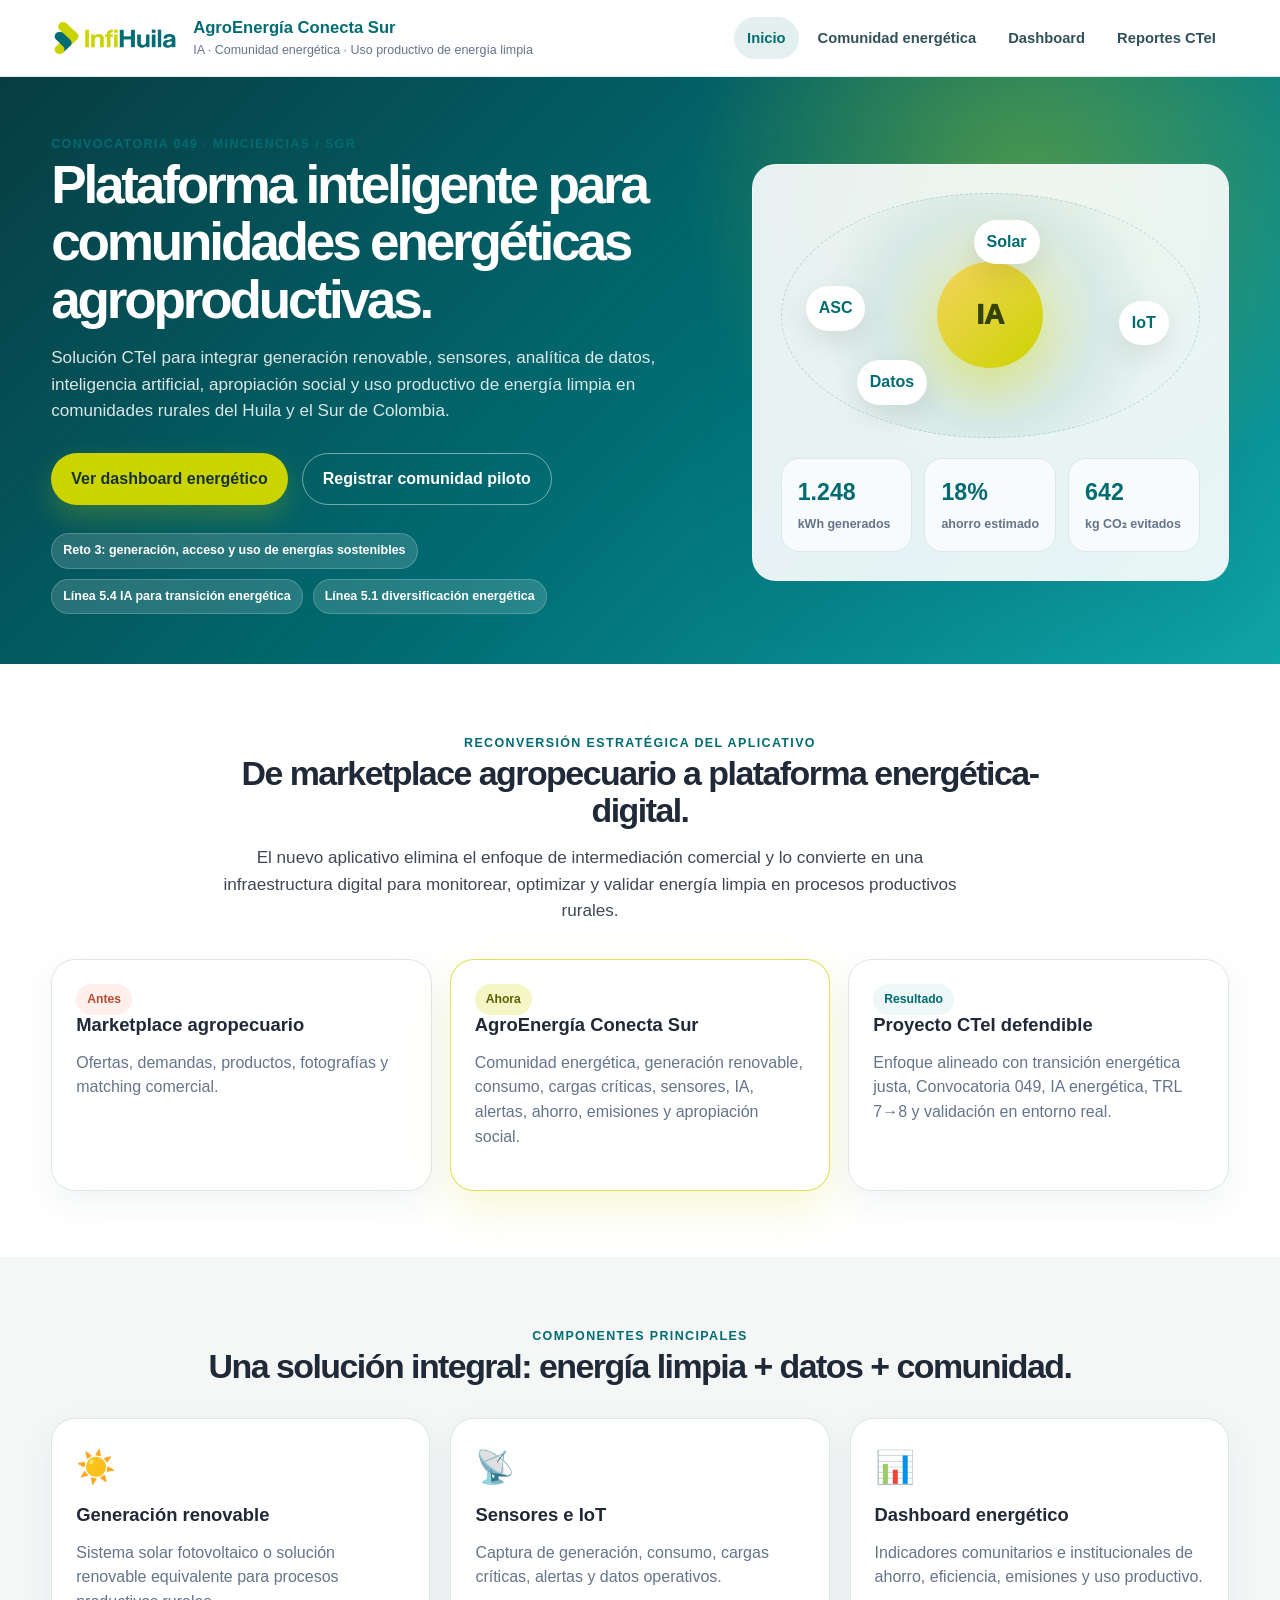
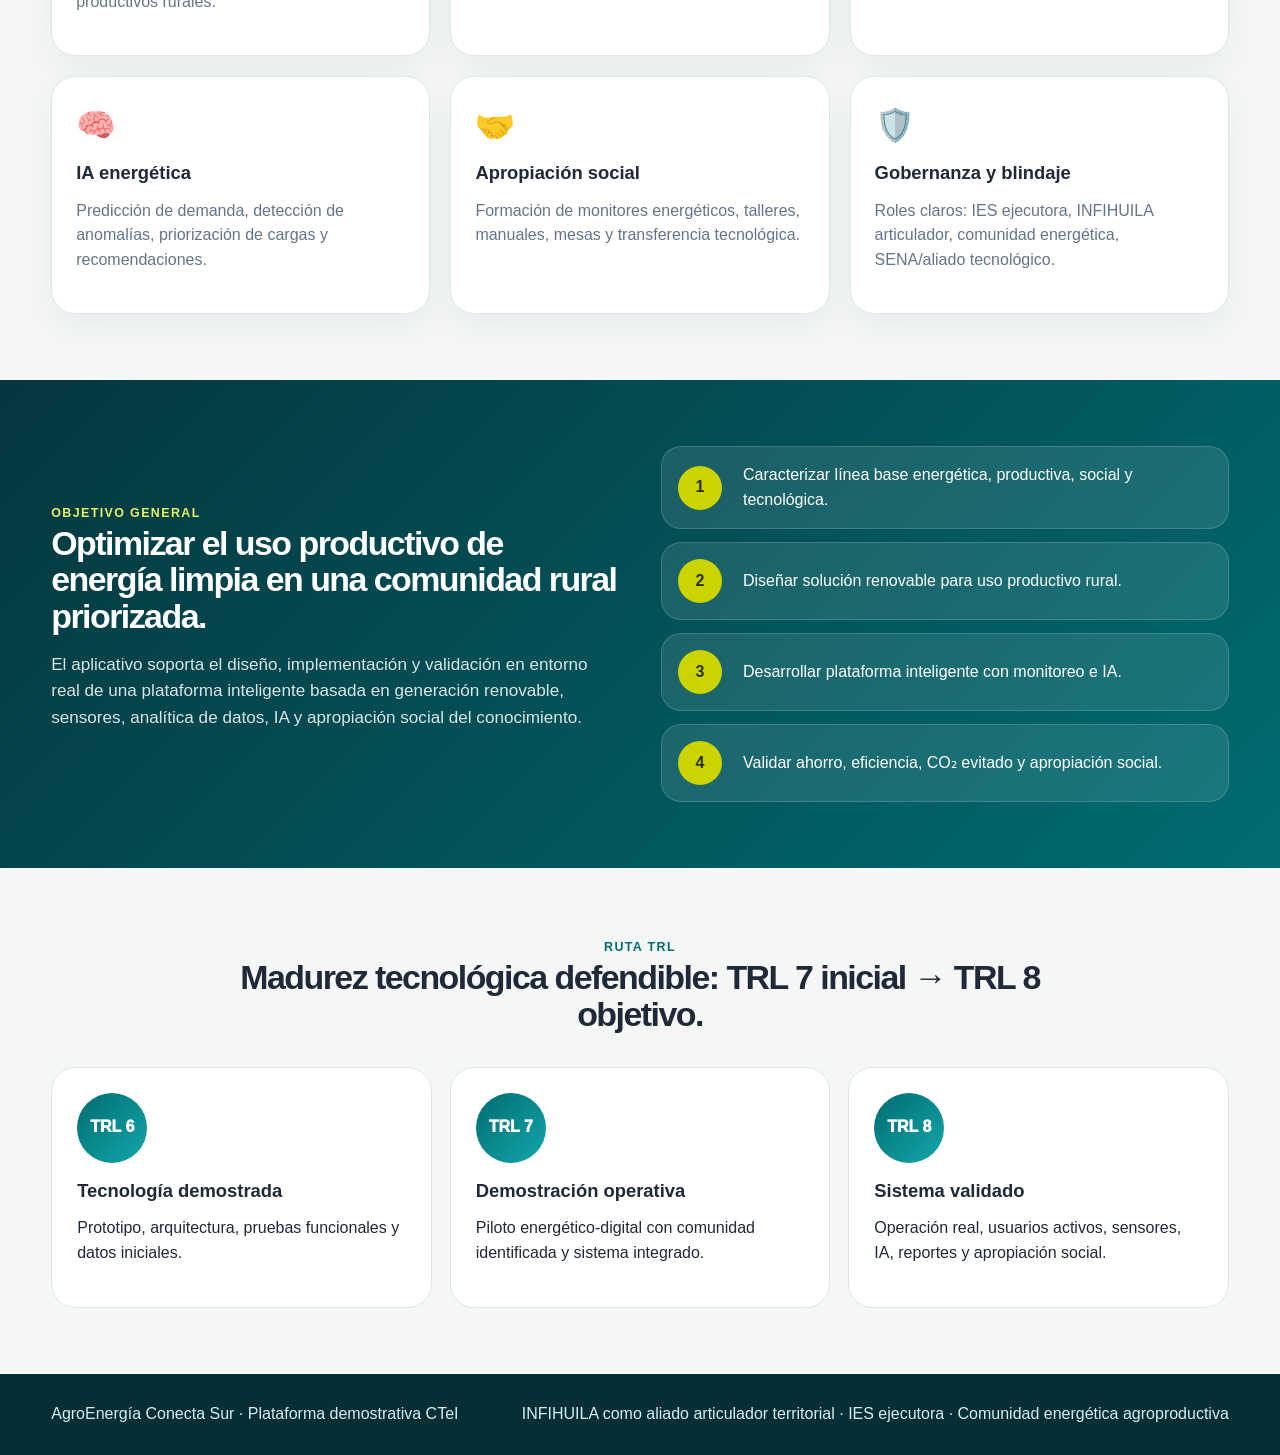
==== commit 54e236a8: "Add files via upload" ====
--- a/index.html
+++ b/index.html
@@ -11,7 +11,7 @@
   <header class="site-header">
     <div class="container header-content">
       <a class="brand" href="index.html" aria-label="Inicio AgroEnergía Conecta Sur">
-        <img src="assets/logo-infihuila.png" alt="Logo INFIHUILA" class="brand-logo" />
+        <img src="[data-uri]" alt="Logo INFIHUILA" class="brand-logo" />
         <div>
           <strong>AgroEnergía Conecta Sur</strong>
           <span>IA · Comunidad energética · Uso productivo de energía limpia</span>
--- a/styles.css
+++ b/styles.css
@@ -23,3 +23,13 @@
 .hero{padding:82px 0 64px;position:relative;overflow:hidden}.energy-hero{background:radial-gradient(circle at 80% 20%,rgba(204,212,0,.38),transparent 30%),linear-gradient(135deg,#073D43 0%,#006C72 52%,#0FA4A8 100%);color:white}.hero-grid{display:grid;grid-template-columns:1.07fr .93fr;gap:42px;align-items:center}.eyebrow{display:inline-flex;align-items:center;gap:8px;color:var(--blue);font-size:.78rem;text-transform:uppercase;font-weight:900;letter-spacing:.11em}.eyebrow.light{color:var(--lime)}h1,h2,h3{line-height:1.08;margin:0 0 16px}h1{font-size:clamp(2.35rem,5vw,5.35rem);letter-spacing:-.06em}h2{font-size:clamp(1.7rem,3vw,3rem);letter-spacing:-.045em}h3{font-size:1.15rem}.hero-copy p,.page-hero p,.section-heading p,.split-grid p{font-size:1.07rem;color:inherit;opacity:.86;max-width:780px}.hero-actions{display:flex;flex-wrap:wrap;gap:14px;margin:28px 0}.btn{display:inline-flex;align-items:center;justify-content:center;border:0;border-radius:999px;padding:13px 20px;font-weight:900;cursor:pointer;transition:.2s ease;font-family:inherit}.btn:hover{transform:translateY(-1px)}.btn-primary{background:var(--green);color:#163235;box-shadow:0 12px 28px rgba(204,212,0,.23)}.btn-outline{background:transparent;border:1px solid rgba(255,255,255,.45);color:inherit}.soft-section .btn-outline,.control-panel .btn-outline,.chart-card .btn-outline{border-color:var(--line);color:var(--blue)}.btn-danger{background:rgba(216,92,74,.12);color:var(--danger);border:1px solid rgba(216,92,74,.3)}.btn.small{padding:8px 13px;font-size:.84rem}.hero-trust{display:flex;flex-wrap:wrap;gap:10px}.hero-trust span,.chip{display:inline-flex;padding:7px 11px;border-radius:999px;background:rgba(255,255,255,.15);border:1px solid rgba(255,255,255,.2);font-size:.78rem;font-weight:800}.chip{background:#eef8f8;border:1px solid var(--line);color:var(--blue)}.chip.green{background:rgba(204,212,0,.25);color:#465000}.glass-card{background:rgba(255,255,255,.9);border:1px solid rgba(255,255,255,.55);box-shadow:var(--shadow);border-radius:var(--radius)}.hero-panel{min-height:470px;padding:34px;color:var(--text);position:relative;overflow:hidden}.energy-orbit{height:310px;position:relative;border-radius:50%;background:radial-gradient(circle,rgba(204,212,0,.22),rgba(0,108,114,.08) 45%,transparent 70%);border:1px dashed rgba(0,108,114,.2)}.sun-core{position:absolute;inset:50%;transform:translate(-50%,-50%);width:132px;height:132px;border-radius:50%;background:linear-gradient(135deg,var(--yellow),var(--green));display:grid;place-items:center;font-size:2.1rem;font-weight:1000;color:#344300;box-shadow:0 22px 50px rgba(204,212,0,.33)}.orbit-dot{position:absolute;padding:10px 13px;border-radius:999px;background:white;box-shadow:0 10px 30px rgba(0,0,0,.09);font-weight:900;color:var(--blue)}.dot-1{top:26px;left:46%}.dot-2{right:30px;top:44%}.dot-3{bottom:32px;left:18%}.dot-4{left:24px;top:38%}.mini-dashboard{display:grid;grid-template-columns:repeat(3,1fr);gap:12px;margin-top:20px}.mini-dashboard div{background:#f8fbfb;border:1px solid var(--line);border-radius:18px;padding:16px}.mini-dashboard strong{display:block;color:var(--blue);font-size:1.7rem}.mini-dashboard span{font-size:.78rem;color:var(--muted);font-weight:800}.section{padding:74px 0}.compact-top{padding-top:18px}.section-heading{text-align:center;margin:0 auto 34px;max-width:880px}.section-heading.left{text-align:left;margin-left:0}.soft-section{background:#fff}.dark-section{background:linear-gradient(135deg,#05363D,#006C72);color:#fff}.feature-grid{display:grid;grid-template-columns:repeat(3,1fr);gap:20px}.feature-grid.six{grid-template-columns:repeat(3,1fr)}.feature-card,.conversion-card,.chart-card,.report-card{background:var(--card);border:1px solid var(--line);border-radius:var(--radius);padding:24px;box-shadow:0 12px 35px rgba(19,58,65,.06)}.feature-card i{font-style:normal;font-size:2rem;display:inline-block;margin-bottom:12px}.feature-card p,.conversion-card p,.report-card p,.muted{color:var(--muted)}.conversion-grid{display:grid;grid-template-columns:repeat(3,1fr);gap:18px}.conversion-card.highlighted{border-color:rgba(204,212,0,.65);box-shadow:0 18px 45px rgba(204,212,0,.17)}.tag{display:inline-block;border-radius:999px;padding:6px 11px;background:#EEF8F8;color:var(--blue);font-weight:900;font-size:.76rem}.tag.old{background:#FFF0EB;color:#B74B34}.tag.new{background:#F4F7C5;color:#596000}.split-grid{display:grid;grid-template-columns:1fr 1fr;gap:42px;align-items:center}.align-start{align-items:start}.objective-list{display:grid;gap:13px}.objective-list div{display:grid;grid-template-columns:50px 1fr;gap:15px;align-items:center;background:rgba(255,255,255,.1);border:1px solid rgba(255,255,255,.16);border-radius:20px;padding:16px}.objective-list strong{display:grid;place-items:center;width:44px;height:44px;border-radius:50%;background:var(--green);color:#263200}.timeline{display:grid;grid-template-columns:repeat(3,1fr);gap:18px}.timeline-item{background:#fff;border:1px solid var(--line);border-radius:24px;padding:25px;position:relative}.timeline-item span{display:inline-flex;width:70px;height:70px;align-items:center;justify-content:center;border-radius:50%;background:linear-gradient(135deg,var(--blue),#14A7AA);color:#fff;font-weight:1000;margin-bottom:18px}.page-hero{padding:58px 0;background:linear-gradient(135deg,#F9FCFC,#EAF6F7);border-bottom:1px solid var(--line)}.dashboard-hero{background:linear-gradient(135deg,#063D43,#006C72);color:#fff}.dashboard-top{display:flex;justify-content:space-between;align-items:center;gap:24px}.kpi-grid{display:grid;grid-template-columns:repeat(4,1fr);gap:17px}.kpi-card{background:#fff;border:1px solid var(--line);border-radius:24px;padding:22px;box-shadow:0 12px 30px rgba(0,108,114,.07)}.kpi-card span{color:var(--muted);font-weight:800;font-size:.85rem}.kpi-card strong{display:block;font-size:2.1rem;color:var(--blue);margin:6px 0}.kpi-card small{color:#6b7e87}.dashboard-grid{display:grid;grid-template-columns:2fr 1fr;gap:20px}.chart-card.wide{grid-column:span 1}.card-title{display:flex;align-items:flex-start;justify-content:space-between;gap:12px;margin-bottom:18px}canvas{width:100%;height:auto}.trl-meter{height:24px;border-radius:999px;background:#e8eeee;overflow:hidden;margin:20px 0}.trl-progress{height:100%;width:72%;background:linear-gradient(90deg,var(--blue),var(--green));border-radius:999px}.trl-labels{display:flex;justify-content:space-between;font-weight:900;color:var(--blue)}.alerts-list{display:grid;gap:12px}.alert-item{display:grid;grid-template-columns:42px 1fr auto;gap:13px;align-items:center;border:1px solid var(--line);border-radius:18px;padding:13px;background:#fbfdfd}.alert-item i{font-style:normal;width:42px;height:42px;display:grid;place-items:center;border-radius:50%;background:#EDF8F8}.alert-item strong{display:block}.alert-item span{color:var(--muted);font-size:.9rem}.impact-form{padding:24px;display:grid;gap:13px}.impact-form label,.stacked-form label{font-weight:900;color:#2f4c54}.impact-form input,.stacked-form input,.stacked-form select,.stacked-form textarea,.filter-row input{width:100%;margin-top:6px;border:1px solid var(--line);border-radius:14px;padding:12px 13px;font-family:inherit;background:#fff}.impact-result{background:#f4fbfb;border-radius:16px;padding:14px;display:none}.app-layout{display:grid;grid-template-columns:360px 1fr;gap:24px;align-items:start}.control-panel{padding:24px;position:sticky;top:96px}.stacked-form{display:grid;gap:14px}.form-grid-2{display:grid;grid-template-columns:1fr 1fr;gap:12px}.panel-heading{display:flex;justify-content:space-between;gap:20px;align-items:end;margin-bottom:18px}.filter-row{display:flex;gap:10px;align-items:center}.records-grid{display:grid;grid-template-columns:repeat(2,1fr);gap:18px}.record-card{background:#fff;border:1px solid var(--line);border-radius:24px;padding:20px;box-shadow:0 12px 30px rgba(0,108,114,.06)}.record-card .meta{display:grid;grid-template-columns:1fr 1fr;gap:8px;margin:14px 0}.record-card .meta span{font-size:.88rem;color:var(--muted)}.score-bar{height:12px;background:#e8eeee;border-radius:999px;overflow:hidden}.score-bar div{height:100%;background:linear-gradient(90deg,var(--blue),var(--green))}.formula-card{background:#fff;border:1px solid var(--line);border-radius:24px;padding:26px;text-align:center;box-shadow:var(--shadow)}.report-grid{display:grid;grid-template-columns:repeat(3,1fr);gap:18px}.report-card h2{color:var(--blue)}.table-wrap{overflow:auto;background:#fff;border:1px solid var(--line);border-radius:24px;box-shadow:0 12px 35px rgba(19,58,65,.05)}.data-table{border-collapse:collapse;width:100%;min-width:820px}.data-table th{background:#006C72;color:#fff;text-align:left;padding:14px}.data-table td{padding:14px;border-bottom:1px solid var(--line);vertical-align:top}.data-table tr:nth-child(even) td{background:#f8fbfb}.phases-grid{display:grid;grid-template-columns:repeat(4,1fr);gap:16px}.phase-card,.role-item,.risk-item{background:#fff;border:1px solid var(--line);border-radius:20px;padding:18px}.phase-card strong{color:var(--blue)}.role-list,.risk-list{display:grid;gap:12px;margin-top:18px}.risk-item{border-left:5px solid var(--danger)}.role-item{border-left:5px solid var(--green)}.defense-quote{font-size:clamp(1.4rem,3vw,2.4rem);line-height:1.22;margin:0;border-left:8px solid var(--green);padding-left:24px;font-weight:900}.site-footer{background:#052F35;color:#d8eeee;padding:28px 0}.footer-content{display:flex;justify-content:space-between;gap:20px;flex-wrap:wrap}.footer-content p{margin:0;color:#d8eeee}.reveal{opacity:0;transform:translateY(18px);transition:opacity .75s ease,transform .75s ease}.reveal.is-visible{opacity:1;transform:none}.delay-1{transition-delay:.12s}.delay-2{transition-delay:.24s}
 @media(max-width:960px){.main-nav{display:none;position:absolute;right:4vw;top:76px;background:#fff;border:1px solid var(--line);border-radius:20px;box-shadow:var(--shadow);padding:12px;flex-direction:column;align-items:stretch}.main-nav.open{display:flex}.nav-toggle{display:block}.hero-grid,.split-grid,.app-layout,.dashboard-grid{grid-template-columns:1fr}.feature-grid,.feature-grid.six,.conversion-grid,.timeline,.kpi-grid,.report-grid,.phases-grid{grid-template-columns:1fr 1fr}.control-panel{position:static}.records-grid{grid-template-columns:1fr}.dashboard-top,.panel-heading{align-items:flex-start;flex-direction:column}.hero-panel{min-height:auto}.energy-orbit{height:260px}}
 @media(max-width:620px){.header-content{height:auto;padding:12px 0}.brand span{display:none}.feature-grid,.feature-grid.six,.conversion-grid,.timeline,.kpi-grid,.report-grid,.phases-grid,.mini-dashboard,.form-grid-2{grid-template-columns:1fr}.hero{padding:56px 0 44px}.section{padding:50px 0}.page-hero{padding:38px 0}.filter-row{width:100%;flex-direction:column}.filter-row input{width:100%}.footer-content{display:block}.dashboard-grid{gap:14px}}
+
+
+/* === GitHub Pages responsive fix v2 === */
+html,body{overflow-x:hidden}.container{width:min(1220px,92vw)}
+.header-content{min-height:76px;height:auto}.brand{min-width:0}.brand-logo{width:128px!important;max-width:128px!important;height:46px!important;object-fit:contain!important;object-position:left center!important;flex:0 0 auto}.brand strong,.brand span{white-space:nowrap}
+.hero{padding:54px 0 50px}.hero-grid{grid-template-columns:minmax(0,1fr) minmax(360px,.82fr);gap:44px}h1{font-size:clamp(2.45rem,4.15vw,4.25rem);max-width:780px}h2{font-size:clamp(1.65rem,2.65vw,2.75rem)}
+.hero-panel{min-height:380px;max-width:520px;justify-self:end;padding:28px}.energy-orbit{height:245px}.sun-core{width:106px;height:106px;font-size:1.75rem}.mini-dashboard strong{font-size:1.45rem}.section{padding:66px 0}.kpi-card strong{font-size:1.75rem}
+@media(max-width:1120px){.brand span{display:none}.hero-grid{grid-template-columns:1fr .8fr}.hero-panel{max-width:440px}h1{font-size:clamp(2.35rem,4.4vw,3.85rem)}.kpi-grid{grid-template-columns:repeat(2,1fr)}}
+@media(max-width:960px){.hero-grid{grid-template-columns:1fr}.hero-panel{justify-self:stretch;max-width:none}.brand-logo{width:112px!important;height:42px!important}.energy-orbit{height:240px}}
+@media(max-width:700px){.brand-logo{width:98px!important;height:38px!important}.brand strong{font-size:.92rem}.hero{padding:46px 0 38px}.hero-actions .btn{width:100%}h1{font-size:clamp(2.2rem,11vw,3.3rem)}}
